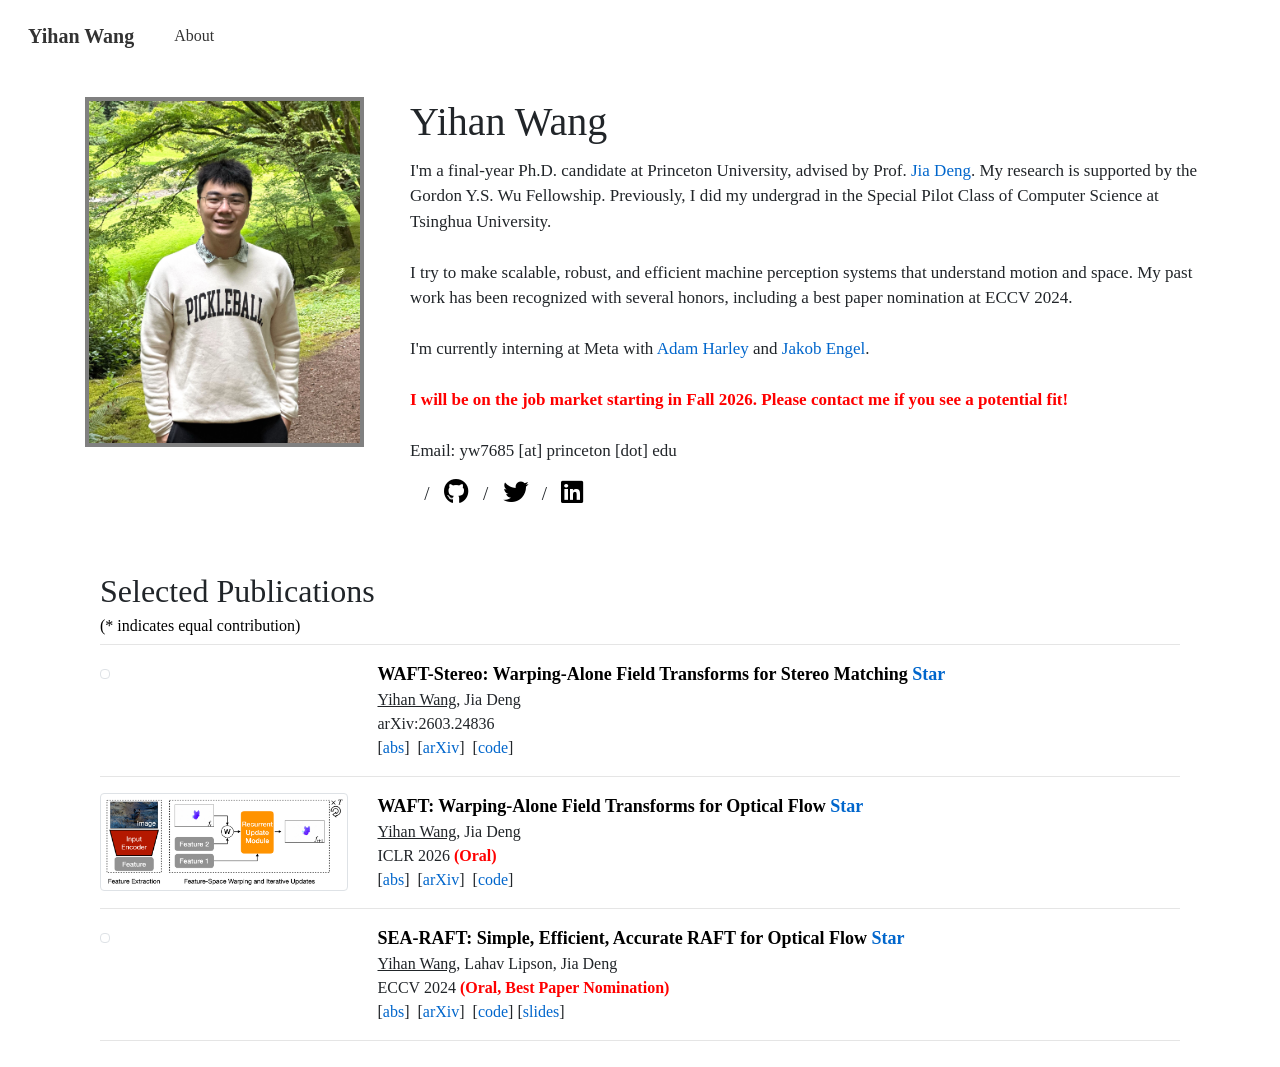
==== index.html @ 14cb9631 "update" ====
<!DOCTYPE html>
<html lang="en">

<head>
	<!-- Title -->
	<title>Yihan Wang's Homepage</title>

	<!-- Required meta tags -->
	<meta charset="utf-8">
	<meta name="viewport" content="width=device-width, initial-scale=1">

	<!-- Bootstrap core CSS -->
	<link rel="stylesheet" href="https://maxcdn.bootstrapcdn.com/bootstrap/4.0.0-beta/css/bootstrap.min.css" crossorigin="anonymous">
	<!-- https://fontawesome.com/cheatsheet -->
	<link rel="stylesheet" href="https://use.fontawesome.com/releases/v5.3.1/css/all.css" crossorigin="anonymous">
	<link rel="stylesheet" href="https://cdn.jsdelivr.net/gh/jpswalsh/academicons/css/academicons.min.css">
	<!-- <link rel="stylesheet" href="https://fonts.googleapis.com/css?family=Palatino"> -->
	<link rel="stylesheet" href="static/custom-navbar.css">
    <link rel="stylesheet" href="static/styles.css">
	<style>
        body {
            font-family: 'Palatino Linotype', 'Book Antiqua', Palatino, serif;
        }
    </style>

	<!-- Global site tag (gtag.js) - Google Analytics -->
	<script async src="https://www.googletagmanager.com/gtag/js?id=UA-131374046-3"></script>
	<script>
		window.dataLayer = window.dataLayer || [];
		function gtag(){dataLayer.push(arguments);}
		gtag('js', new Date());
		gtag('config', 'UA-131374046-3');
	</script>

	<!-- Randomly select profile pics -->
	<script src="./rand_pics.js" type="text/javascript"></script>

	<!-- Show more content -->
	<script type="text/javascript">
		function toggle_vis(id) {
	    	var e = document.getElementsByClassName(id);
			var showText = document.getElementById("showText");
			for (var i = 0; i < e.length; i++) {
		    	if (e[i].style.display == "none") {
		        	e[i].style.display = "inline";
	    			showText.innerHTML = "[Show selected]";
		    	} else {
		    		e[i].style.display = "none";
		    		showText.innerHTML = "[Show more]";
		    	}
		    }
	    }

		function display(id) {
            var currentDisplay = document.getElementById(id).style.display;
            if (currentDisplay == 'none') {
                document.getElementById(id).style.display = "inline-block";
            }
            else {
                document.getElementById(id).style.display = "none";
            }
        }
	</script>

	<!-- Github button icon -->
	<script async defer src="https://buttons.github.io/buttons.js"></script>

</head>


<body>
	<nav class="navbar" role="navigation">
        <div class="navbar-brand">
          <a class="navbar-item" href="/">
            <strong>Yihan Wang</strong>
          </a>
  
          <div class="navbar-burger" data-target="navbar-main">
            <span></span>
            <span></span>
            <span></span>
          </div>
        </div>
  
        <div class="navbar-menu" id="navbar-main">
            <div class="navbar-start">
                <!-- navbar items -->
                <a href="/" class="navbar-item">
                About
                </a>
            </div>
  
            <!-- <div class="navbar-end">
                <div class="navbar-item">
                    <a target="_blank" href="https://scholar.google.com/citations?user=rYc6BsYAAAAJ" class="button is-white">
                        <i class="ai ai-google-scholar ai-lg" aria-hidden="true"></i>
                    </a>
                    <a target="_blank" href="https://github.com/MemorySlices" class="button is-white">
                        <i class="fab fa-github fa-lg" aria-hidden="true"></i>
                    </a>
					<a target="_blank" href="https://twitter.com/yihanw_mems" class="button is-white">
                        <i class="fab fa-twitter fa-lg" aria-hidden="true"></i>
                    </a>
					<a target="_blank" href="https://www.linkedin.com/in/yihan-wang-524596212/" class="button is-white">
                        <i class="fab fa-linkedin fa-lg" aria-hidden="true"></i>
                    </a>
                </div>
            </div> -->
        </div>
    </nav>


	<div class="container" style="padding-bottom: 10px; font-size: 18px">
		<div class="row">
			<div class="col-md-3", style="padding-right: 0px; padding-top: 25px; font-size: 14px">
				<img class="img-responsive img-rounded" src="static/portrait.jpeg" alt="" style="max-height: 350px; width: auto; border:4px solid gray">
				<br>
				<i id="index-img-description"></i>
			</div>
			<div class="col-md-9", style="padding-left: 55px; padding-right: 0px; font-size: 17px">
				<br>
				<h1>Yihan Wang</h1>
				<p style="padding-top: 4px;">
					I'm a final-year Ph.D. candidate at Princeton University, advised by Prof. 
					<a target="_blank" href="https://www.cs.princeton.edu/~jiadeng/">Jia Deng</a>. 
					My research is supported by the Gordon Y.S. Wu Fellowship. 
					Previously, I did my undergrad in the Special Pilot Class of Computer Science at Tsinghua University.

					<br><br>

					I try to make scalable, robust, and efficient machine perception systems that understand motion and space.  
					My past work has been recognized with several honors, including a best paper nomination at ECCV 2024.

					<br><br>

						I'm currently interning at Meta with 
						<a target="_blank" href="https://adamharley.com/">Adam Harley</a> and <a target="_blank" href="https://jakobengel.github.io/">Jakob Engel</a>.

					<br><br>

					<span style="color: red; font-weight: bold;">I will be on the job market starting in Fall 2026. Please contact me if you see a potential fit!</span>

					<br><br>

					Email: yw7685 [at] princeton [dot] edu
				
					<div style="font-size: 19px;">
					<a target="_blank" href="https://scholar.google.com/citations?user=rYc6BsYAAAAJ"><font color="black"><i class="ai ai-google-scholar ai-lg"></i></font></a>&nbsp;&nbsp;&nbsp;/&nbsp;&nbsp;
					<!-- <a target="_blank" href="static/cv.pdf"><font color="black"><i class="ai ai-cv ai-lg"></i></font></a>&nbsp;&nbsp;&nbsp;/&nbsp;&nbsp; -->
					<a target="_blank" href="https://github.com/MemorySlices"><font color="black"><i class="fab fa-github fa-lg"></i></font></a>&nbsp;&nbsp;&nbsp;/&nbsp;&nbsp;
					<a target="_blank" href="https://twitter.com/yihanw_mems"><font color="black"><i class="fab fa-twitter fa-lg"></i></font></a>&nbsp;&nbsp;&nbsp;/&nbsp;&nbsp;
					<a target="_blank" href="https://www.linkedin.com/in/yihan-wang-524596212/"><font color="black"><i class="fab fa-linkedin fa-lg"></i></font></a>&nbsp;&nbsp;&nbsp;
				</div>
			</div>
		</div>

	<br><br>

	<!-- Publications -->
	<div class="container" style="font-size: 16px">
		<h2 id="Selected Publications" style="padding-top: 90px; margin-top: -80px; margin-bottom: 0.1em">Selected Publications </h2>
		<font style="font-size: 16px;" color="black">(* indicates equal contribution)</font>
		<hr style="margin-top:0.4em">
		<div class="row">
			<div class="col-md-3">
				<img class="img-thumbnail" src="static/WAFT-Stereo.png" alt="">
			</div>
			<div class="col-md-9">
				<font style="font-size: 18px;" color="black"><strong>WAFT-Stereo: Warping-Alone Field Transforms for Stereo Matching<!-- Place this tag where you want the button to render. -->
					<a class="github-button" href="https://github.com/princeton-vl/WAFT-Stereo" data-icon="octicon-star" data-size="large" data-show-count="true" aria-label="Star princeton-vl/WAFT on GitHub">Star</a></strong><br></font>
				<span><u>Yihan Wang</u></span>,
				<span>Jia Deng</span>
				<br> arXiv:2603.24836 </b><br>
				[<a href="javascript:void(0)" onclick="display('WAFT-Stereo-abs')">abs</a>]&nbsp;
				[<a target="_blank" href="https://arxiv.org/abs/2603.24836">arXiv</a>]&nbsp;
				[<a target="_blank" href="https://github.com/princeton-vl/WAFT-Stereo">code</a>]
				<br>
				<div id="WAFT-Stereo-abs" style="display:none">
					<p>
						We introduce WAFT-Stereo, a simple and effective warpingbased method for stereo matching. WAFT-Stereo demonstrates that cost volumes, a common design used in many leading methods, are not necessary for strong performance and can be replaced by warping with improved efficiency. WAFT-Stereo ranks first on ETH3D (BP-0.5), Middlebury (RMSE), and KITTI (all metrics), reducing the zero-shot error by 81% on ETH3D, while being 1.8-6.7x faster than competitive methods.
					</p>
				</div>
			</div>
		</div>

		<hr>

		<div class="row">
			<div class="col-md-3">
				<img class="img-thumbnail" src="static/WAFT.png" alt="">
			</div>
			<div class="col-md-9">
				<font style="font-size: 18px;" color="black"><strong>WAFT: Warping-Alone Field Transforms for Optical Flow<!-- Place this tag where you want the button to render. -->
					<a class="github-button" href="https://github.com/princeton-vl/WAFT" data-icon="octicon-star" data-size="large" data-show-count="true" aria-label="Star princeton-vl/WAFT on GitHub">Star</a></strong><br></font>
				<span><u>Yihan Wang</u></span>,
				<span>Jia Deng</span>
				<br> ICLR 2026 <b><font color="red">(Oral) </font></b><br>
				[<a href="javascript:void(0)" onclick="display('WAFT-abs')">abs</a>]&nbsp;
				[<a target="_blank" href="https://arxiv.org/abs/2506.21526">arXiv</a>]&nbsp;
				[<a target="_blank" href="https://github.com/princeton-vl/WAFT">code</a>]
				<br>
				<div id="WAFT-abs" style="display:none">
					<p>
						We introduce Warping-Alone Field Transforms (WAFT), a simple and effective method for optical flow. WAFT is similar to RAFT but replaces cost volume with high-resolution warping, achieving better accuracy with lower memory cost. This design challenges the conventional wisdom that constructing cost volumes is necessary for strong performance. WAFT is a simple and flexible meta-architecture with minimal inductive biases and reliance on custom designs. Compared with existing methods, WAFT ranks 1st on Spring and KITTI benchmarks, achieves the best zero-shot generalization on KITTI, while being up to 4.1x faster than methods with similar performance.
					</p>
				</div>
			</div>
		</div>

		<hr>

		<div class="row">
			<div class="col-md-3">
				<img class="img-thumbnail" src="static/SEA-RAFT.png" alt="">
			</div>
			<div class="col-md-9">
				<font style="font-size: 18px;" color="black"><strong>SEA-RAFT: Simple, Efficient, Accurate RAFT for Optical Flow<!-- Place this tag where you want the button to render. -->
					<a class="github-button" href="https://github.com/princeton-vl/SEA-RAFT" data-icon="octicon-star" data-size="large" data-show-count="true" aria-label="Star princeton-vl/SEA-RAFT on GitHub">Star</a></strong><br></font>
				<span><u>Yihan Wang</u></span>,
				<span>Lahav Lipson</span>,
				<span>Jia Deng</span>
				<br> ECCV 2024 <b><font color="red">(Oral, Best Paper Nomination) </font></b><br>
				[<a href="javascript:void(0)" onclick="display('SEA-RAFT-abs')">abs</a>]&nbsp;
				[<a target="_blank" href="https://arxiv.org/pdf/2405.14793">arXiv</a>]&nbsp;
				[<a target="_blank" href="https://github.com/princeton-vl/SEA-RAFT">code</a>]
				[<a target="_blank" href="https://docs.google.com/presentation/d/1xZn-NowHuPqfdLDAaQwKyzYvP4HzGmT7/edit?usp=drive_link&ouid=118125745783453356964&rtpof=true&sd=true">slides</a>]
				<br>
				<div id="SEA-RAFT-abs" style="display:none">
					<p>
						We introduce SEA-RAFT, a more simple, efficient, and accurate RAFT for optical flow. Compared with RAFT, SEA-RAFT is
						trained with a new loss (mixture of Laplace). It directly regresses an initial flow for faster convergence in iterative refinements and introduces rigid-motion pre-training to improve generalization. SEA-RAFT
						achieves state-of-the-art accuracy on the Spring benchmark with a 3.69
						endpoint-error (EPE) and a 0.36 1-pixel outlier rate (1px), representing
						22.9% and 17.8% error reduction from best published results. In addition, SEA-RAFT obtains the best cross-dataset generalization on KITTI
						and Spring. With its high efficiency, SEA-RAFT operates at least 2.3x
						faster than existing methods while maintaining competitive performance.
					</p>
				</div>
			</div>
		</div>

		<hr>

	<!-- Bootstrap core JavaScript -->
	<!-- Placed at the end of the document so the pages load faster -->
	<script src="https://code.jquery.com/jquery-3.2.1.slim.min.js" crossorigin="anonymous"></script>
	<script src="https://maxcdn.bootstrapcdn.com/bootstrap/4.0.0-beta/js/bootstrap.min.js" crossorigin="anonymous"></script>
	<script src="burger.js"></script>
</body>

</html>
---- static/custom-navbar.css ----
.navbar-link:not(.is-arrowless)::after {
  border: 3px solid transparent;
  border-radius: 2px;
  border-right: 0;
  border-top: 0;
  content: " ";
  display: block;
  height: 0.625em;
  margin-top: -0.4375em;
  pointer-events: none;
  position: absolute;
  top: 50%;
  transform: rotate(-45deg);
  transform-origin: center;
  width: 0.625em; }

/* Bulma Utilities */
@keyframes spinAround {
  from {
    transform: rotate(0deg); }
  to {
    transform: rotate(359deg); } }

.navbar-link:not(.is-arrowless)::after {
  border: 3px solid transparent;
  border-radius: 2px;
  border-right: 0;
  border-top: 0;
  content: " ";
  display: block;
  height: 0.625em;
  margin-top: -0.4375em;
  pointer-events: none;
  position: absolute;
  top: 50%;
  transform: rotate(-45deg);
  transform-origin: center;
  width: 0.625em; }

.navbar {
  min-height: 3.25rem;
  position: relative;
  z-index: 30; }
  .navbar.is-white {
    background-color: #fff;
    color: #0a0a0a; }
    .navbar.is-white .navbar-brand > .navbar-item,
    .navbar.is-white .navbar-brand .navbar-link {
      color: #0a0a0a; }
    .navbar.is-white .navbar-brand > a.navbar-item:focus, .navbar.is-white .navbar-brand > a.navbar-item:hover, .navbar.is-white .navbar-brand > a.navbar-item.is-active,
    .navbar.is-white .navbar-brand .navbar-link:focus,
    .navbar.is-white .navbar-brand .navbar-link:hover,
    .navbar.is-white .navbar-brand .navbar-link.is-active {
      background-color: #f2f2f2;
      color: #0a0a0a; }
    .navbar.is-white .navbar-brand .navbar-link::after {
      border-color: #0a0a0a; }
    .navbar.is-white .navbar-burger {
      color: #0a0a0a; }
    @media screen and (min-width: 1024px) {
      .navbar.is-white .navbar-start > .navbar-item,
      .navbar.is-white .navbar-start .navbar-link,
      .navbar.is-white .navbar-end > .navbar-item,
      .navbar.is-white .navbar-end .navbar-link {
        color: #0a0a0a; }
      .navbar.is-white .navbar-start > a.navbar-item:focus, .navbar.is-white .navbar-start > a.navbar-item:hover, .navbar.is-white .navbar-start > a.navbar-item.is-active,
      .navbar.is-white .navbar-start .navbar-link:focus,
      .navbar.is-white .navbar-start .navbar-link:hover,
      .navbar.is-white .navbar-start .navbar-link.is-active,
      .navbar.is-white .navbar-end > a.navbar-item:focus,
      .navbar.is-white .navbar-end > a.navbar-item:hover,
      .navbar.is-white .navbar-end > a.navbar-item.is-active,
      .navbar.is-white .navbar-end .navbar-link:focus,
      .navbar.is-white .navbar-end .navbar-link:hover,
      .navbar.is-white .navbar-end .navbar-link.is-active {
        background-color: #f2f2f2;
        color: #0a0a0a; }
      .navbar.is-white .navbar-start .navbar-link::after,
      .navbar.is-white .navbar-end .navbar-link::after {
        border-color: #0a0a0a; }
      .navbar.is-white .navbar-item.has-dropdown:focus .navbar-link,
      .navbar.is-white .navbar-item.has-dropdown:hover .navbar-link,
      .navbar.is-white .navbar-item.has-dropdown.is-active .navbar-link {
        background-color: #f2f2f2;
        color: #0a0a0a; }
      .navbar.is-white .navbar-dropdown a.navbar-item.is-active {
        background-color: #fff;
        color: #0a0a0a; } }
  .navbar.is-black {
    background-color: #0a0a0a;
    color: #fff; }
    .navbar.is-black .navbar-brand > .navbar-item,
    .navbar.is-black .navbar-brand .navbar-link {
      color: #fff; }
    .navbar.is-black .navbar-brand > a.navbar-item:focus, .navbar.is-black .navbar-brand > a.navbar-item:hover, .navbar.is-black .navbar-brand > a.navbar-item.is-active,
    .navbar.is-black .navbar-brand .navbar-link:focus,
    .navbar.is-black .navbar-brand .navbar-link:hover,
    .navbar.is-black .navbar-brand .navbar-link.is-active {
      background-color: black;
      color: #fff; }
    .navbar.is-black .navbar-brand .navbar-link::after {
      border-color: #fff; }
    .navbar.is-black .navbar-burger {
      color: #fff; }
    @media screen and (min-width: 1024px) {
      .navbar.is-black .navbar-start > .navbar-item,
      .navbar.is-black .navbar-start .navbar-link,
      .navbar.is-black .navbar-end > .navbar-item,
      .navbar.is-black .navbar-end .navbar-link {
        color: #fff; }
      .navbar.is-black .navbar-start > a.navbar-item:focus, .navbar.is-black .navbar-start > a.navbar-item:hover, .navbar.is-black .navbar-start > a.navbar-item.is-active,
      .navbar.is-black .navbar-start .navbar-link:focus,
      .navbar.is-black .navbar-start .navbar-link:hover,
      .navbar.is-black .navbar-start .navbar-link.is-active,
      .navbar.is-black .navbar-end > a.navbar-item:focus,
      .navbar.is-black .navbar-end > a.navbar-item:hover,
      .navbar.is-black .navbar-end > a.navbar-item.is-active,
      .navbar.is-black .navbar-end .navbar-link:focus,
      .navbar.is-black .navbar-end .navbar-link:hover,
      .navbar.is-black .navbar-end .navbar-link.is-active {
        background-color: black;
        color: #fff; }
      .navbar.is-black .navbar-start .navbar-link::after,
      .navbar.is-black .navbar-end .navbar-link::after {
        border-color: #fff; }
      .navbar.is-black .navbar-item.has-dropdown:focus .navbar-link,
      .navbar.is-black .navbar-item.has-dropdown:hover .navbar-link,
      .navbar.is-black .navbar-item.has-dropdown.is-active .navbar-link {
        background-color: black;
        color: #fff; }
      .navbar.is-black .navbar-dropdown a.navbar-item.is-active {
        background-color: #0a0a0a;
        color: #fff; } }
  .navbar.is-light {
    background-color: #f5f5f5;
    color: rgba(0, 0, 0, 0.7); }
    .navbar.is-light .navbar-brand > .navbar-item,
    .navbar.is-light .navbar-brand .navbar-link {
      color: rgba(0, 0, 0, 0.7); }
    .navbar.is-light .navbar-brand > a.navbar-item:focus, .navbar.is-light .navbar-brand > a.navbar-item:hover, .navbar.is-light .navbar-brand > a.navbar-item.is-active,
    .navbar.is-light .navbar-brand .navbar-link:focus,
    .navbar.is-light .navbar-brand .navbar-link:hover,
    .navbar.is-light .navbar-brand .navbar-link.is-active {
      background-color: #e8e8e8;
      color: rgba(0, 0, 0, 0.7); }
    .navbar.is-light .navbar-brand .navbar-link::after {
      border-color: rgba(0, 0, 0, 0.7); }
    .navbar.is-light .navbar-burger {
      color: rgba(0, 0, 0, 0.7); }
    @media screen and (min-width: 1024px) {
      .navbar.is-light .navbar-start > .navbar-item,
      .navbar.is-light .navbar-start .navbar-link,
      .navbar.is-light .navbar-end > .navbar-item,
      .navbar.is-light .navbar-end .navbar-link {
        color: rgba(0, 0, 0, 0.7); }
      .navbar.is-light .navbar-start > a.navbar-item:focus, .navbar.is-light .navbar-start > a.navbar-item:hover, .navbar.is-light .navbar-start > a.navbar-item.is-active,
      .navbar.is-light .navbar-start .navbar-link:focus,
      .navbar.is-light .navbar-start .navbar-link:hover,
      .navbar.is-light .navbar-start .navbar-link.is-active,
      .navbar.is-light .navbar-end > a.navbar-item:focus,
      .navbar.is-light .navbar-end > a.navbar-item:hover,
      .navbar.is-light .navbar-end > a.navbar-item.is-active,
      .navbar.is-light .navbar-end .navbar-link:focus,
      .navbar.is-light .navbar-end .navbar-link:hover,
      .navbar.is-light .navbar-end .navbar-link.is-active {
        background-color: #e8e8e8;
        color: rgba(0, 0, 0, 0.7); }
      .navbar.is-light .navbar-start .navbar-link::after,
      .navbar.is-light .navbar-end .navbar-link::after {
        border-color: rgba(0, 0, 0, 0.7); }
      .navbar.is-light .navbar-item.has-dropdown:focus .navbar-link,
      .navbar.is-light .navbar-item.has-dropdown:hover .navbar-link,
      .navbar.is-light .navbar-item.has-dropdown.is-active .navbar-link {
        background-color: #e8e8e8;
        color: rgba(0, 0, 0, 0.7); }
      .navbar.is-light .navbar-dropdown a.navbar-item.is-active {
        background-color: #f5f5f5;
        color: rgba(0, 0, 0, 0.7); } }
  .navbar.is-dark {
    background-color: #4a4a4a;
    color: #fff; }
    .navbar.is-dark .navbar-brand > .navbar-item,
    .navbar.is-dark .navbar-brand .navbar-link {
      color: #fff; }
    .navbar.is-dark .navbar-brand > a.navbar-item:focus, .navbar.is-dark .navbar-brand > a.navbar-item:hover, .navbar.is-dark .navbar-brand > a.navbar-item.is-active,
    .navbar.is-dark .navbar-brand .navbar-link:focus,
    .navbar.is-dark .navbar-brand .navbar-link:hover,
    .navbar.is-dark .navbar-brand .navbar-link.is-active {
      background-color: #3d3d3d;
      color: #fff; }
    .navbar.is-dark .navbar-brand .navbar-link::after {
      border-color: #fff; }
    .navbar.is-dark .navbar-burger {
      color: #fff; }
    @media screen and (min-width: 1024px) {
      .navbar.is-dark .navbar-start > .navbar-item,
      .navbar.is-dark .navbar-start .navbar-link,
      .navbar.is-dark .navbar-end > .navbar-item,
      .navbar.is-dark .navbar-end .navbar-link {
        color: #fff; }
      .navbar.is-dark .navbar-start > a.navbar-item:focus, .navbar.is-dark .navbar-start > a.navbar-item:hover, .navbar.is-dark .navbar-start > a.navbar-item.is-active,
      .navbar.is-dark .navbar-start .navbar-link:focus,
      .navbar.is-dark .navbar-start .navbar-link:hover,
      .navbar.is-dark .navbar-start .navbar-link.is-active,
      .navbar.is-dark .navbar-end > a.navbar-item:focus,
      .navbar.is-dark .navbar-end > a.navbar-item:hover,
      .navbar.is-dark .navbar-end > a.navbar-item.is-active,
      .navbar.is-dark .navbar-end .navbar-link:focus,
      .navbar.is-dark .navbar-end .navbar-link:hover,
      .navbar.is-dark .navbar-end .navbar-link.is-active {
        background-color: #3d3d3d;
        color: #fff; }
      .navbar.is-dark .navbar-start .navbar-link::after,
      .navbar.is-dark .navbar-end .navbar-link::after {
        border-color: #fff; }
      .navbar.is-dark .navbar-item.has-dropdown:focus .navbar-link,
      .navbar.is-dark .navbar-item.has-dropdown:hover .navbar-link,
      .navbar.is-dark .navbar-item.has-dropdown.is-active .navbar-link {
        background-color: #3d3d3d;
        color: #fff; }
      .navbar.is-dark .navbar-dropdown a.navbar-item.is-active {
        background-color: #4a4a4a;
        color: #fff; } }
  .navbar.is-primary {
    /* background-color: #00d1b2; */
    color: #fff; }
    .navbar.is-primary .navbar-brand > .navbar-item,
    .navbar.is-primary .navbar-brand .navbar-link {
      color: #fff; }
    .navbar.is-primary .navbar-brand > a.navbar-item:focus, .navbar.is-primary .navbar-brand > a.navbar-item:hover, .navbar.is-primary .navbar-brand > a.navbar-item.is-active,
    .navbar.is-primary .navbar-brand .navbar-link:focus,
    .navbar.is-primary .navbar-brand .navbar-link:hover,
    .navbar.is-primary .navbar-brand .navbar-link.is-active {
      /* background-color: #00b89c; */
      color: #fff; }
    .navbar.is-primary .navbar-brand .navbar-link::after {
      border-color: #fff; }
    .navbar.is-primary .navbar-burger {
      color: #fff; }
    @media screen and (min-width: 1024px) {
      .navbar.is-primary .navbar-start > .navbar-item,
      .navbar.is-primary .navbar-start .navbar-link,
      .navbar.is-primary .navbar-end > .navbar-item,
      .navbar.is-primary .navbar-end .navbar-link {
        color: #fff; }
      .navbar.is-primary .navbar-start > a.navbar-item:focus, .navbar.is-primary .navbar-start > a.navbar-item:hover, .navbar.is-primary .navbar-start > a.navbar-item.is-active,
      .navbar.is-primary .navbar-start .navbar-link:focus,
      .navbar.is-primary .navbar-start .navbar-link:hover,
      .navbar.is-primary .navbar-start .navbar-link.is-active,
      .navbar.is-primary .navbar-end > a.navbar-item:focus,
      .navbar.is-primary .navbar-end > a.navbar-item:hover,
      .navbar.is-primary .navbar-end > a.navbar-item.is-active,
      .navbar.is-primary .navbar-end .navbar-link:focus,
      .navbar.is-primary .navbar-end .navbar-link:hover,
      .navbar.is-primary .navbar-end .navbar-link.is-active {
        /* background-color: #00b89c; */
        color: #fff; }
      .navbar.is-primary .navbar-start .navbar-link::after,
      .navbar.is-primary .navbar-end .navbar-link::after {
        border-color: #fff; }
      .navbar.is-primary .navbar-item.has-dropdown:focus .navbar-link,
      .navbar.is-primary .navbar-item.has-dropdown:hover .navbar-link,
      .navbar.is-primary .navbar-item.has-dropdown.is-active .navbar-link {
        /* background-color: #00b89c; */
        color: #fff; }
      .navbar.is-primary .navbar-dropdown a.navbar-item.is-active {
        /* background-color: #00d1b2; */
        color: #fff; } }
  .navbar.is-link {
    background-color: #3273dc;
    color: #fff; }
    .navbar.is-link .navbar-brand > .navbar-item,
    .navbar.is-link .navbar-brand .navbar-link {
      color: #fff; }
    .navbar.is-link .navbar-brand > a.navbar-item:focus, .navbar.is-link .navbar-brand > a.navbar-item:hover, .navbar.is-link .navbar-brand > a.navbar-item.is-active,
    .navbar.is-link .navbar-brand .navbar-link:focus,
    .navbar.is-link .navbar-brand .navbar-link:hover,
    .navbar.is-link .navbar-brand .navbar-link.is-active {
      background-color: #2466d1;
      color: #fff; }
    .navbar.is-link .navbar-brand .navbar-link::after {
      border-color: #fff; }
    .navbar.is-link .navbar-burger {
      color: #fff; }
    @media screen and (min-width: 1024px) {
      .navbar.is-link .navbar-start > .navbar-item,
      .navbar.is-link .navbar-start .navbar-link,
      .navbar.is-link .navbar-end > .navbar-item,
      .navbar.is-link .navbar-end .navbar-link {
        color: #fff; }
      .navbar.is-link .navbar-start > a.navbar-item:focus, .navbar.is-link .navbar-start > a.navbar-item:hover, .navbar.is-link .navbar-start > a.navbar-item.is-active,
      .navbar.is-link .navbar-start .navbar-link:focus,
      .navbar.is-link .navbar-start .navbar-link:hover,
      .navbar.is-link .navbar-start .navbar-link.is-active,
      .navbar.is-link .navbar-end > a.navbar-item:focus,
      .navbar.is-link .navbar-end > a.navbar-item:hover,
      .navbar.is-link .navbar-end > a.navbar-item.is-active,
      .navbar.is-link .navbar-end .navbar-link:focus,
      .navbar.is-link .navbar-end .navbar-link:hover,
      .navbar.is-link .navbar-end .navbar-link.is-active {
        background-color: #2466d1;
        color: #fff; }
      .navbar.is-link .navbar-start .navbar-link::after,
      .navbar.is-link .navbar-end .navbar-link::after {
        border-color: #fff; }
      .navbar.is-link .navbar-item.has-dropdown:focus .navbar-link,
      .navbar.is-link .navbar-item.has-dropdown:hover .navbar-link,
      .navbar.is-link .navbar-item.has-dropdown.is-active .navbar-link {
        background-color: #2466d1;
        color: #fff; }
      .navbar.is-link .navbar-dropdown a.navbar-item.is-active {
        background-color: #3273dc;
        color: #fff; } }
  .navbar.is-info {
    background-color: #209cee;
    color: #fff; }
    .navbar.is-info .navbar-brand > .navbar-item,
    .navbar.is-info .navbar-brand .navbar-link {
      color: #fff; }
    .navbar.is-info .navbar-brand > a.navbar-item:focus, .navbar.is-info .navbar-brand > a.navbar-item:hover, .navbar.is-info .navbar-brand > a.navbar-item.is-active,
    .navbar.is-info .navbar-brand .navbar-link:focus,
    .navbar.is-info .navbar-brand .navbar-link:hover,
    .navbar.is-info .navbar-brand .navbar-link.is-active {
      background-color: #1190e3;
      color: #fff; }
    .navbar.is-info .navbar-brand .navbar-link::after {
      border-color: #fff; }
    .navbar.is-info .navbar-burger {
      color: #fff; }
    @media screen and (min-width: 1024px) {
      .navbar.is-info .navbar-start > .navbar-item,
      .navbar.is-info .navbar-start .navbar-link,
      .navbar.is-info .navbar-end > .navbar-item,
      .navbar.is-info .navbar-end .navbar-link {
        color: #fff; }
      .navbar.is-info .navbar-start > a.navbar-item:focus, .navbar.is-info .navbar-start > a.navbar-item:hover, .navbar.is-info .navbar-start > a.navbar-item.is-active,
      .navbar.is-info .navbar-start .navbar-link:focus,
      .navbar.is-info .navbar-start .navbar-link:hover,
      .navbar.is-info .navbar-start .navbar-link.is-active,
      .navbar.is-info .navbar-end > a.navbar-item:focus,
      .navbar.is-info .navbar-end > a.navbar-item:hover,
      .navbar.is-info .navbar-end > a.navbar-item.is-active,
      .navbar.is-info .navbar-end .navbar-link:focus,
      .navbar.is-info .navbar-end .navbar-link:hover,
      .navbar.is-info .navbar-end .navbar-link.is-active {
        background-color: #1190e3;
        color: #fff; }
      .navbar.is-info .navbar-start .navbar-link::after,
      .navbar.is-info .navbar-end .navbar-link::after {
        border-color: #fff; }
      .navbar.is-info .navbar-item.has-dropdown:focus .navbar-link,
      .navbar.is-info .navbar-item.has-dropdown:hover .navbar-link,
      .navbar.is-info .navbar-item.has-dropdown.is-active .navbar-link {
        background-color: #1190e3;
        color: #fff; }
      .navbar.is-info .navbar-dropdown a.navbar-item.is-active {
        background-color: #209cee;
        color: #fff; } }
  .navbar.is-success {
    background-color: #23d160;
    color: #fff; }
    .navbar.is-success .navbar-brand > .navbar-item,
    .navbar.is-success .navbar-brand .navbar-link {
      color: #fff; }
    .navbar.is-success .navbar-brand > a.navbar-item:focus, .navbar.is-success .navbar-brand > a.navbar-item:hover, .navbar.is-success .navbar-brand > a.navbar-item.is-active,
    .navbar.is-success .navbar-brand .navbar-link:focus,
    .navbar.is-success .navbar-brand .navbar-link:hover,
    .navbar.is-success .navbar-brand .navbar-link.is-active {
      background-color: #1fbb56;
      color: #fff; }
    .navbar.is-success .navbar-brand .navbar-link::after {
      border-color: #fff; }
    .navbar.is-success .navbar-burger {
      color: #fff; }
    @media screen and (min-width: 1024px) {
      .navbar.is-success .navbar-start > .navbar-item,
      .navbar.is-success .navbar-start .navbar-link,
      .navbar.is-success .navbar-end > .navbar-item,
      .navbar.is-success .navbar-end .navbar-link {
        color: #fff; }
      .navbar.is-success .navbar-start > a.navbar-item:focus, .navbar.is-success .navbar-start > a.navbar-item:hover, .navbar.is-success .navbar-start > a.navbar-item.is-active,
      .navbar.is-success .navbar-start .navbar-link:focus,
      .navbar.is-success .navbar-start .navbar-link:hover,
      .navbar.is-success .navbar-start .navbar-link.is-active,
      .navbar.is-success .navbar-end > a.navbar-item:focus,
      .navbar.is-success .navbar-end > a.navbar-item:hover,
      .navbar.is-success .navbar-end > a.navbar-item.is-active,
      .navbar.is-success .navbar-end .navbar-link:focus,
      .navbar.is-success .navbar-end .navbar-link:hover,
      .navbar.is-success .navbar-end .navbar-link.is-active {
        background-color: #1fbb56;
        color: #fff; }
      .navbar.is-success .navbar-start .navbar-link::after,
      .navbar.is-success .navbar-end .navbar-link::after {
        border-color: #fff; }
      .navbar.is-success .navbar-item.has-dropdown:focus .navbar-link,
      .navbar.is-success .navbar-item.has-dropdown:hover .navbar-link,
      .navbar.is-success .navbar-item.has-dropdown.is-active .navbar-link {
        background-color: #1fbb56;
        color: #fff; }
      .navbar.is-success .navbar-dropdown a.navbar-item.is-active {
        background-color: #23d160;
        color: #fff; } }
  .navbar.is-warning {
    background-color: #ffdd57;
    color: rgba(0, 0, 0, 0.7); }
    .navbar.is-warning .navbar-brand > .navbar-item,
    .navbar.is-warning .navbar-brand .navbar-link {
      color: rgba(0, 0, 0, 0.7); }
    .navbar.is-warning .navbar-brand > a.navbar-item:focus, .navbar.is-warning .navbar-brand > a.navbar-item:hover, .navbar.is-warning .navbar-brand > a.navbar-item.is-active,
    .navbar.is-warning .navbar-brand .navbar-link:focus,
    .navbar.is-warning .navbar-brand .navbar-link:hover,
    .navbar.is-warning .navbar-brand .navbar-link.is-active {
      background-color: #ffd83e;
      color: rgba(0, 0, 0, 0.7); }
    .navbar.is-warning .navbar-brand .navbar-link::after {
      border-color: rgba(0, 0, 0, 0.7); }
    .navbar.is-warning .navbar-burger {
      color: rgba(0, 0, 0, 0.7); }
    @media screen and (min-width: 1024px) {
      .navbar.is-warning .navbar-start > .navbar-item,
      .navbar.is-warning .navbar-start .navbar-link,
      .navbar.is-warning .navbar-end > .navbar-item,
      .navbar.is-warning .navbar-end .navbar-link {
        color: rgba(0, 0, 0, 0.7); }
      .navbar.is-warning .navbar-start > a.navbar-item:focus, .navbar.is-warning .navbar-start > a.navbar-item:hover, .navbar.is-warning .navbar-start > a.navbar-item.is-active,
      .navbar.is-warning .navbar-start .navbar-link:focus,
      .navbar.is-warning .navbar-start .navbar-link:hover,
      .navbar.is-warning .navbar-start .navbar-link.is-active,
      .navbar.is-warning .navbar-end > a.navbar-item:focus,
      .navbar.is-warning .navbar-end > a.navbar-item:hover,
      .navbar.is-warning .navbar-end > a.navbar-item.is-active,
      .navbar.is-warning .navbar-end .navbar-link:focus,
      .navbar.is-warning .navbar-end .navbar-link:hover,
      .navbar.is-warning .navbar-end .navbar-link.is-active {
        background-color: #ffd83e;
        color: rgba(0, 0, 0, 0.7); }
      .navbar.is-warning .navbar-start .navbar-link::after,
      .navbar.is-warning .navbar-end .navbar-link::after {
        border-color: rgba(0, 0, 0, 0.7); }
      .navbar.is-warning .navbar-item.has-dropdown:focus .navbar-link,
      .navbar.is-warning .navbar-item.has-dropdown:hover .navbar-link,
      .navbar.is-warning .navbar-item.has-dropdown.is-active .navbar-link {
        background-color: #ffd83e;
        color: rgba(0, 0, 0, 0.7); }
      .navbar.is-warning .navbar-dropdown a.navbar-item.is-active {
        background-color: #ffdd57;
        color: rgba(0, 0, 0, 0.7); } }
  .navbar.is-danger {
    background-color: #ff3860;
    color: #fff; }
    .navbar.is-danger .navbar-brand > .navbar-item,
    .navbar.is-danger .navbar-brand .navbar-link {
      color: #fff; }
    .navbar.is-danger .navbar-brand > a.navbar-item:focus, .navbar.is-danger .navbar-brand > a.navbar-item:hover, .navbar.is-danger .navbar-brand > a.navbar-item.is-active,
    .navbar.is-danger .navbar-brand .navbar-link:focus,
    .navbar.is-danger .navbar-brand .navbar-link:hover,
    .navbar.is-danger .navbar-brand .navbar-link.is-active {
      background-color: #ff1f4c;
      color: #fff; }
    .navbar.is-danger .navbar-brand .navbar-link::after {
      border-color: #fff; }
    .navbar.is-danger .navbar-burger {
      color: #fff; }
    @media screen and (min-width: 1024px) {
      .navbar.is-danger .navbar-start > .navbar-item,
      .navbar.is-danger .navbar-start .navbar-link,
      .navbar.is-danger .navbar-end > .navbar-item,
      .navbar.is-danger .navbar-end .navbar-link {
        color: #fff; }
      .navbar.is-danger .navbar-start > a.navbar-item:focus, .navbar.is-danger .navbar-start > a.navbar-item:hover, .navbar.is-danger .navbar-start > a.navbar-item.is-active,
      .navbar.is-danger .navbar-start .navbar-link:focus,
      .navbar.is-danger .navbar-start .navbar-link:hover,
      .navbar.is-danger .navbar-start .navbar-link.is-active,
      .navbar.is-danger .navbar-end > a.navbar-item:focus,
      .navbar.is-danger .navbar-end > a.navbar-item:hover,
      .navbar.is-danger .navbar-end > a.navbar-item.is-active,
      .navbar.is-danger .navbar-end .navbar-link:focus,
      .navbar.is-danger .navbar-end .navbar-link:hover,
      .navbar.is-danger .navbar-end .navbar-link.is-active {
        background-color: #ff1f4c;
        color: #fff; }
      .navbar.is-danger .navbar-start .navbar-link::after,
      .navbar.is-danger .navbar-end .navbar-link::after {
        border-color: #fff; }
      .navbar.is-danger .navbar-item.has-dropdown:focus .navbar-link,
      .navbar.is-danger .navbar-item.has-dropdown:hover .navbar-link,
      .navbar.is-danger .navbar-item.has-dropdown.is-active .navbar-link {
        background-color: #ff1f4c;
        color: #fff; }
      .navbar.is-danger .navbar-dropdown a.navbar-item.is-active {
        background-color: #ff3860;
        color: #fff; } }
  .navbar > .container {
    align-items: stretch;
    display: flex;
    min-height: 3.25rem;
    width: 100%; }
  .navbar.has-shadow {
    box-shadow: 0 2px 0 0 whitesmoke; }
  .navbar.is-fixed-bottom, .navbar.is-fixed-top {
    left: 0;
    position: fixed;
    right: 0;
    z-index: 30; }
  .navbar.is-fixed-bottom {
    bottom: 0; }
    .navbar.is-fixed-bottom.has-shadow {
      box-shadow: 0 -2px 0 0 whitesmoke; }
  .navbar.is-fixed-top {
    top: 0; }

html.has-navbar-fixed-top,
body.has-navbar-fixed-top {
  padding-top: 3.25rem; }

html.has-navbar-fixed-bottom,
body.has-navbar-fixed-bottom {
  padding-bottom: 3.25rem; }

.navbar-brand,
.navbar-tabs {
  align-items: stretch;
  display: flex;
  flex-shrink: 0;
  min-height: 3.25rem; }

.navbar-brand a.navbar-item:focus, .navbar-brand a.navbar-item:hover {
  background-color: transparent; }

.navbar-tabs {
  -webkit-overflow-scrolling: touch;
  max-width: 100vw;
  overflow-x: auto;
  overflow-y: hidden; }

.navbar-burger {
  color: #4a4a4a;
  cursor: pointer;
  display: block;
  height: 3.25rem;
  position: relative;
  width: 3.25rem;
  margin-left: auto; }
  .navbar-burger span {
    background-color: currentColor;
    display: block;
    height: 1px;
    left: calc(50% - 8px);
    position: absolute;
    transform-origin: center;
    transition-duration: 86ms;
    transition-property: background-color, opacity, transform;
    transition-timing-function: ease-out;
    width: 16px; }
    .navbar-burger span:nth-child(1) {
      top: calc(50% - 6px); }
    .navbar-burger span:nth-child(2) {
      top: calc(50% - 1px); }
    .navbar-burger span:nth-child(3) {
      top: calc(50% + 4px); }
  .navbar-burger:hover {
    background-color: rgba(0, 0, 0, 0.05); }
  .navbar-burger.is-active span:nth-child(1) {
    transform: translateY(5px) rotate(45deg); }
  .navbar-burger.is-active span:nth-child(2) {
    opacity: 0; }
  .navbar-burger.is-active span:nth-child(3) {
    transform: translateY(-5px) rotate(-45deg); }

.navbar-menu {
  display: none; }

.navbar-item,
.navbar-link {
  color: #4a4a4a;
  display: block;
  line-height: 1.5;
  padding: 0.5rem 0.75rem;
  position: relative; }
  .navbar-item .icon:only-child,
  .navbar-link .icon:only-child {
    margin-left: -0.25rem;
    margin-right: -0.25rem; }

a.navbar-item,
.navbar-link {
  cursor: pointer; }
  a.navbar-item:focus, a.navbar-item:focus-within, a.navbar-item:hover, a.navbar-item.is-active,
  .navbar-link:focus,
  .navbar-link:focus-within,
  .navbar-link:hover,
  .navbar-link.is-active {
    background-color: #fafafa;
    color: #3273dc; }

.navbar-item {
  flex-grow: 0;
  flex-shrink: 0; }
  .navbar-item img {
    max-height: 1.75rem; }
  .navbar-item.has-dropdown {
    padding: 0; }
  .navbar-item.is-expanded {
    flex-grow: 1;
    flex-shrink: 1; }
  .navbar-item.is-tab {
    border-bottom: 1px solid transparent;
    min-height: 3.25rem;
    padding-bottom: calc(0.5rem - 1px); }
    .navbar-item.is-tab:focus, .navbar-item.is-tab:hover {
      background-color: transparent;
      border-bottom-color: #3273dc; }
    .navbar-item.is-tab.is-active {
      background-color: transparent;
      border-bottom-color: #3273dc;
      border-bottom-style: solid;
      border-bottom-width: 3px;
      color: #3273dc;
      padding-bottom: calc(0.5rem - 3px); }

.navbar-content {
  flex-grow: 1;
  flex-shrink: 1; }

.navbar-link:not(.is-arrowless) {
  padding-right: 2.5em; }
  .navbar-link:not(.is-arrowless)::after {
    border-color: #3273dc;
    margin-top: -0.375em;
    right: 1.125em; }

.navbar-dropdown {
  font-size: 0.875rem;
  padding-bottom: 0.5rem;
  padding-top: 0.5rem; }
  .navbar-dropdown .navbar-item {
    padding-left: 1.5rem;
    padding-right: 1.5rem; }

.navbar-divider {
  background-color: whitesmoke;
  border: none;
  display: none;
  height: 2px;
  margin: 0.5rem 0; }

@media screen and (max-width: 1023px) {
  .navbar > .container {
    display: block; }
  .navbar-brand .navbar-item,
  .navbar-tabs .navbar-item {
    align-items: center;
    display: flex; }
  .navbar-link::after {
    display: none; }
  .navbar-menu {
    /* background-color: #00d1b2; */
    box-shadow: 0 8px 16px rgba(255, 255, 255, 0.1);
    padding: 0.5rem 0; }
    .navbar-menu.is-active {
      display: block; }
  .navbar.is-fixed-bottom-touch, .navbar.is-fixed-top-touch {
    left: 0;
    position: fixed;
    right: 0;
    z-index: 30; }
  .navbar.is-fixed-bottom-touch {
    bottom: 0; }
    .navbar.is-fixed-bottom-touch.has-shadow {
      box-shadow: 0 -2px 3px rgba(255, 255, 255, 0.1); }
  .navbar.is-fixed-top-touch {
    top: 0; }
  .navbar.is-fixed-top .navbar-menu, .navbar.is-fixed-top-touch .navbar-menu {
    -webkit-overflow-scrolling: touch;
    max-height: calc(100vh - 3.25rem);
    overflow: auto; }
  html.has-navbar-fixed-top-touch,
  body.has-navbar-fixed-top-touch {
    padding-top: 3.25rem; }
  html.has-navbar-fixed-bottom-touch,
  body.has-navbar-fixed-bottom-touch {
    padding-bottom: 3.25rem; } }

@media screen and (min-width: 1024px) {
  .navbar,
  .navbar-menu,
  .navbar-start,
  .navbar-end {
    align-items: stretch;
    display: flex; }
  .navbar {
    min-height: 3.25rem; }
    .navbar.is-spaced {
      padding: 1rem 2rem; }
      .navbar.is-spaced .navbar-start,
      .navbar.is-spaced .navbar-end {
        align-items: center; }
      .navbar.is-spaced a.navbar-item,
      .navbar.is-spaced .navbar-link {
        border-radius: 4px; }
    .navbar.is-transparent a.navbar-item:focus, .navbar.is-transparent a.navbar-item:hover, .navbar.is-transparent a.navbar-item.is-active,
    .navbar.is-transparent .navbar-link:focus,
    .navbar.is-transparent .navbar-link:hover,
    .navbar.is-transparent .navbar-link.is-active {
      background-color: transparent !important; }
    .navbar.is-transparent .navbar-item.has-dropdown.is-active .navbar-link, .navbar.is-transparent .navbar-item.has-dropdown.is-hoverable:focus .navbar-link, .navbar.is-transparent .navbar-item.has-dropdown.is-hoverable:focus-within .navbar-link, .navbar.is-transparent .navbar-item.has-dropdown.is-hoverable:hover .navbar-link {
      background-color: transparent !important; }
    .navbar.is-transparent .navbar-dropdown a.navbar-item:focus, .navbar.is-transparent .navbar-dropdown a.navbar-item:hover {
      background-color: whitesmoke;
      color: #fff; }
    .navbar.is-transparent .navbar-dropdown a.navbar-item.is-active {
      background-color: whitesmoke;
      color: #3273dc; }
  .navbar-burger {
    display: none; }
  .navbar-item,
  .navbar-link {
    align-items: center;
    display: flex; }
  .navbar-item.has-dropdown {
    align-items: stretch; }
  .navbar-item.has-dropdown-up .navbar-link::after {
    transform: rotate(135deg) translate(0.25em, -0.25em); }
  .navbar-item.has-dropdown-up .navbar-dropdown {
    border-bottom: 2px solid #dbdbdb;
    border-radius: 6px 6px 0 0;
    border-top: none;
    bottom: 100%;
    box-shadow: 0 -8px 8px rgba(255, 255, 255, 0.1);
    top: auto; }
  .navbar-item.is-active .navbar-dropdown, .navbar-item.is-hoverable:focus .navbar-dropdown, .navbar-item.is-hoverable:focus-within .navbar-dropdown, .navbar-item.is-hoverable:hover .navbar-dropdown {
    display: block; }
    .navbar.is-spaced .navbar-item.is-active .navbar-dropdown, .navbar-item.is-active .navbar-dropdown.is-boxed, .navbar.is-spaced .navbar-item.is-hoverable:focus .navbar-dropdown, .navbar-item.is-hoverable:focus .navbar-dropdown.is-boxed, .navbar.is-spaced .navbar-item.is-hoverable:focus-within .navbar-dropdown, .navbar-item.is-hoverable:focus-within .navbar-dropdown.is-boxed, .navbar.is-spaced .navbar-item.is-hoverable:hover .navbar-dropdown, .navbar-item.is-hoverable:hover .navbar-dropdown.is-boxed {
      opacity: 1;
      pointer-events: auto;
      transform: translateY(0); }
  .navbar-menu {
    flex-grow: 1;
    flex-shrink: 0; }
  .navbar-start {
    justify-content: flex-start;
    margin-right: auto; }
  .navbar-end {
    justify-content: flex-end;
    margin-left: auto; }
  .navbar-dropdown {
    /* background-color: #00d1b2; */
    border-bottom-left-radius: 6px;
    border-bottom-right-radius: 6px;
    border-top: 2px solid #dbdbdb;
    box-shadow: 0 8px 8px rgba(255, 255, 255, 0.1);
    display: none;
    font-size: 0.875rem;
    left: 0;
    min-width: 100%;
    position: absolute;
    top: 100%;
    z-index: 20; }
    .navbar-dropdown .navbar-item {
      padding: 0.375rem 1rem;
      white-space: nowrap; }
    .navbar-dropdown a.navbar-item {
      padding-right: 3rem; }
      .navbar-dropdown a.navbar-item:focus, .navbar-dropdown a.navbar-item:hover {
        background-color: whitesmoke;
        color: #fff; }
      .navbar-dropdown a.navbar-item.is-active {
        background-color: whitesmoke;
        color: #3273dc; }
    .navbar.is-spaced .navbar-dropdown, .navbar-dropdown.is-boxed {
      border-radius: 6px;
      border-top: none;
      box-shadow: 0 8px 8px rgba(255, 255, 255, 0.1), 0 0 0 1px rgba(255, 255, 255, 0.1);
      display: block;
      opacity: 0;
      pointer-events: none;
      top: calc(100% + (-4px));
      transform: translateY(-5px);
      transition-duration: 86ms;
      transition-property: opacity, transform; }
    .navbar-dropdown.is-right {
      left: auto;
      right: 0; }
  .navbar-divider {
    display: block; }
  .navbar > .container .navbar-brand,
  .container > .navbar .navbar-brand {
    margin-left: -0.75rem; }
  .navbar > .container .navbar-menu,
  .container > .navbar .navbar-menu {
    margin-right: -0.75rem; }
  .navbar.is-fixed-bottom-desktop, .navbar.is-fixed-top-desktop {
    left: 0;
    position: fixed;
    right: 0;
    z-index: 30; }
  .navbar.is-fixed-bottom-desktop {
    bottom: 0; }
    .navbar.is-fixed-bottom-desktop.has-shadow {
      box-shadow: 0 -2px 3px rgba(255, 255, 255, 0.1); }
  .navbar.is-fixed-top-desktop {
    top: 0; }
  html.has-navbar-fixed-top-desktop,
  body.has-navbar-fixed-top-desktop {
    padding-top: 3.25rem; }
  html.has-navbar-fixed-bottom-desktop,
  body.has-navbar-fixed-bottom-desktop {
    padding-bottom: 3.25rem; }
  html.has-spaced-navbar-fixed-top,
  body.has-spaced-navbar-fixed-top {
    padding-top: 5.25rem; }
  html.has-spaced-navbar-fixed-bottom,
  body.has-spaced-navbar-fixed-bottom {
    padding-bottom: 5.25rem; }
  a.navbar-item.is-active,
  .navbar-link.is-active {
    color: #fff; }
  a.navbar-item.is-active:not(:focus):not(:hover),
  .navbar-link.is-active:not(:focus):not(:hover) {
    background-color: transparent; }
  .navbar-item.has-dropdown:focus .navbar-link, .navbar-item.has-dropdown:hover .navbar-link, .navbar-item.has-dropdown.is-active .navbar-link {
    background-color: #fafafa; } }

.button {
    display: inline-flex;
    align-items: center;
    justify-content: center;
    border: none;
    background-color: transparent;
    cursor: pointer;
    padding: 0.5rem 1rem;
}
  
.button:hover {
    background-color: #f5f5f5;
 }
---- static/styles.css ----
a:link,
a:visited {
  color: #0066CC;
}

a:hover {
  color: #0099FF;
  text-decoration: none;
}

.navbar-item:link,
.navbar-item:visited,
.button:link,
.button:visited {
  color: #333;
}

span.xiuyu {
  color: #000000
}

div.abstract {
  background-color: #ddd;
  padding: 5px;
}

span.highlight,
span.highlight a:link,
span.highlight a:visited {
  color: #E60000
  /*FF0000*/
}

span.tag,
span.tag a:link,
span.tag a:visited {
  color: #003399
}

body {
  /* font-family: -apple-system, BlinkMacSystemFont, 'Segoe UI', Roboto, Oxygen, Ubuntu, Cantarell, 'Open Sans', 'Helvetica Neue', sans-serif; */
  font-family: 'Monda', -apple-system, BlinkMacSystemFont, Roboto, Oxygen, Ubuntu, Cantarell, 'Open Sans', 'Helvetica Neue', sans-serif;
}
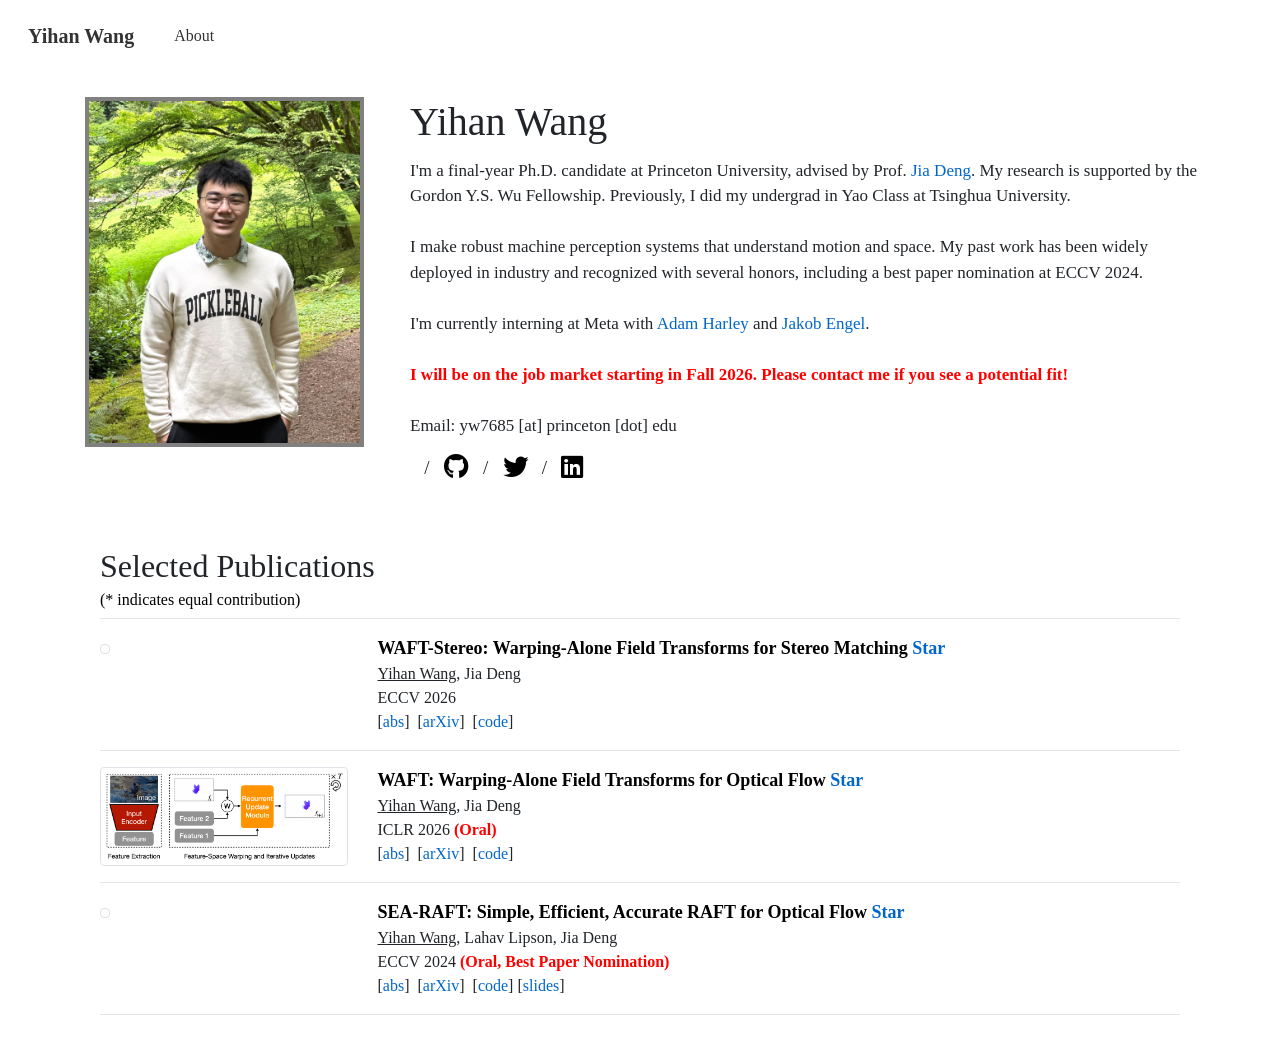
==== commit a7bf3f67: "upd" ====
--- a/index.html
+++ b/index.html
@@ -124,17 +124,17 @@
 					I'm a final-year Ph.D. candidate at Princeton University, advised by Prof. 
 					<a target="_blank" href="https://www.cs.princeton.edu/~jiadeng/">Jia Deng</a>. 
 					My research is supported by the Gordon Y.S. Wu Fellowship. 
-					Previously, I did my undergrad in the Special Pilot Class of Computer Science at Tsinghua University.
-
-					<br><br>
-
-					I try to make scalable, robust, and efficient machine perception systems that understand motion and space.  
-					My past work has been recognized with several honors, including a best paper nomination at ECCV 2024.
-
-					<br><br>
-
-						I'm currently interning at Meta with 
-						<a target="_blank" href="https://adamharley.com/">Adam Harley</a> and <a target="_blank" href="https://jakobengel.github.io/">Jakob Engel</a>.
+					Previously, I did my undergrad in Yao Class at Tsinghua University.
+
+					<br><br>
+
+					I make robust machine perception systems that understand motion and space.  
+					My past work has been widely deployed in industry and recognized with several honors, including a best paper nomination at ECCV 2024.
+
+					<br><br>
+
+						I'm currently interning at Meta with 
+						<a target="_blank" href="https://adamharley.com/">Adam Harley</a> and <a target="_blank" href="https://jakobengel.github.io/">Jakob Engel</a>.
 
 					<br><br>
 
@@ -170,7 +170,7 @@
 					<a class="github-button" href="https://github.com/princeton-vl/WAFT-Stereo" data-icon="octicon-star" data-size="large" data-show-count="true" aria-label="Star princeton-vl/WAFT on GitHub">Star</a></strong><br></font>
 				<span><u>Yihan Wang</u></span>,
 				<span>Jia Deng</span>
-				<br> arXiv:2603.24836 </b><br>
+				<br> ECCV 2026 </b><br>
 				[<a href="javascript:void(0)" onclick="display('WAFT-Stereo-abs')">abs</a>]&nbsp;
 				[<a target="_blank" href="https://arxiv.org/abs/2603.24836">arXiv</a>]&nbsp;
 				[<a target="_blank" href="https://github.com/princeton-vl/WAFT-Stereo">code</a>]
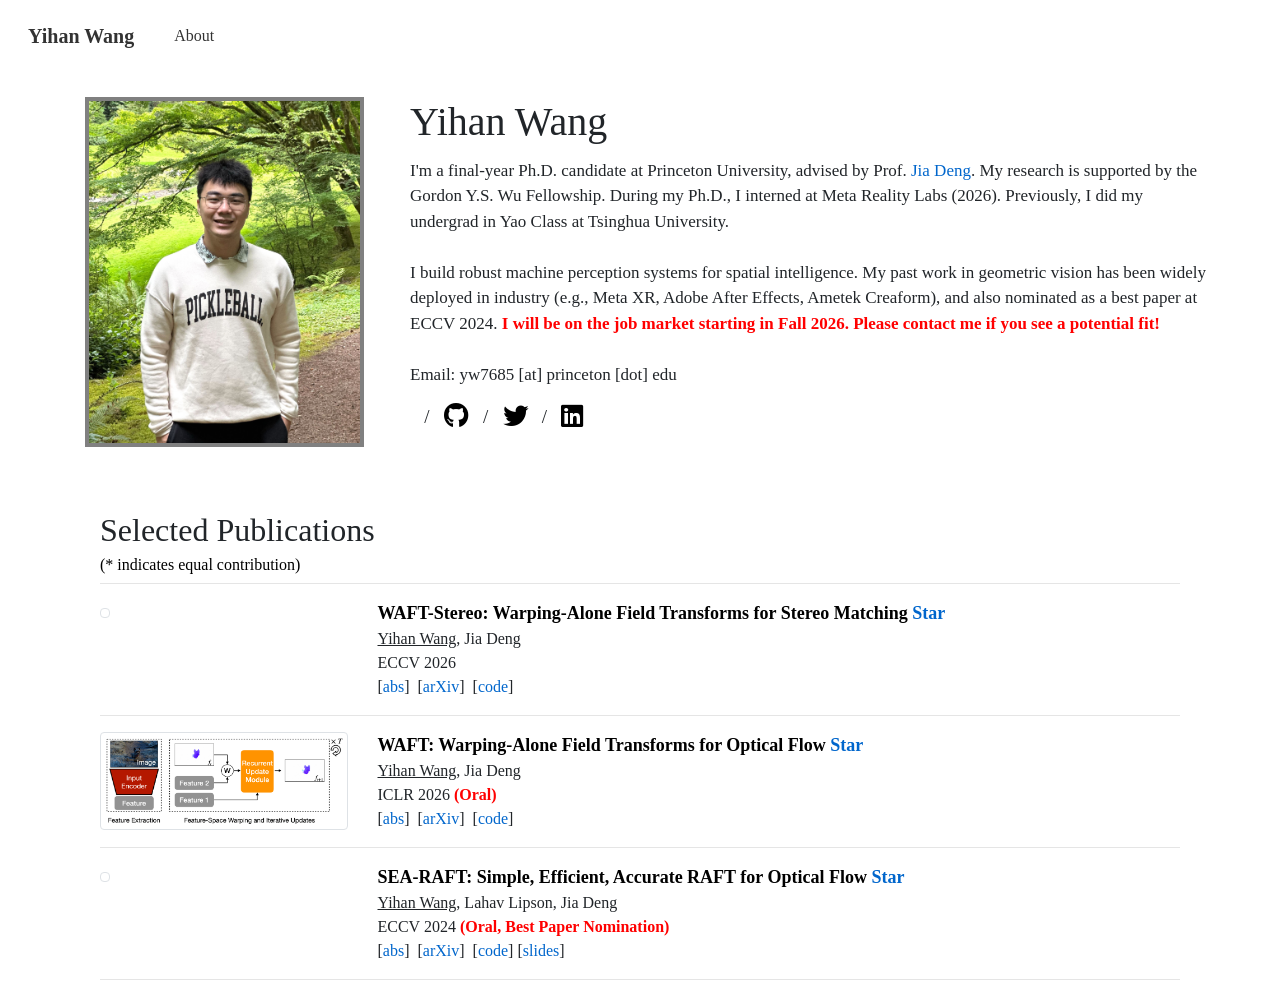
==== commit 5ec39ec7: "update" ====
--- a/index.html
+++ b/index.html
@@ -122,21 +122,14 @@
 				<h1>Yihan Wang</h1>
 				<p style="padding-top: 4px;">
 					I'm a final-year Ph.D. candidate at Princeton University, advised by Prof. 
-					<a target="_blank" href="https://www.cs.princeton.edu/~jiadeng/">Jia Deng</a>. 
-					My research is supported by the Gordon Y.S. Wu Fellowship. 
+					<a target="_blank" href="https://www.cs.princeton.edu/~jiadeng/">Jia Deng</a>.
+					My research is supported by the Gordon Y.S. Wu Fellowship.
+					During my Ph.D., I interned at Meta Reality Labs (2026).
 					Previously, I did my undergrad in Yao Class at Tsinghua University.
 
 					<br><br>
 
-					I make robust machine perception systems that understand motion and space.  
-					My past work has been widely deployed in industry and recognized with several honors, including a best paper nomination at ECCV 2024.
-
-					<br><br>
-
-						I'm currently interning at Meta with 
-						<a target="_blank" href="https://adamharley.com/">Adam Harley</a> and <a target="_blank" href="https://jakobengel.github.io/">Jakob Engel</a>.
-
-					<br><br>
+					I build robust machine perception systems for spatial intelligence. My past work in geometric vision has been widely deployed in industry (e.g., Meta XR, Adobe After Effects, Ametek Creaform), and also nominated as a best paper at ECCV 2024.
 
 					<span style="color: red; font-weight: bold;">I will be on the job market starting in Fall 2026. Please contact me if you see a potential fit!</span>
 
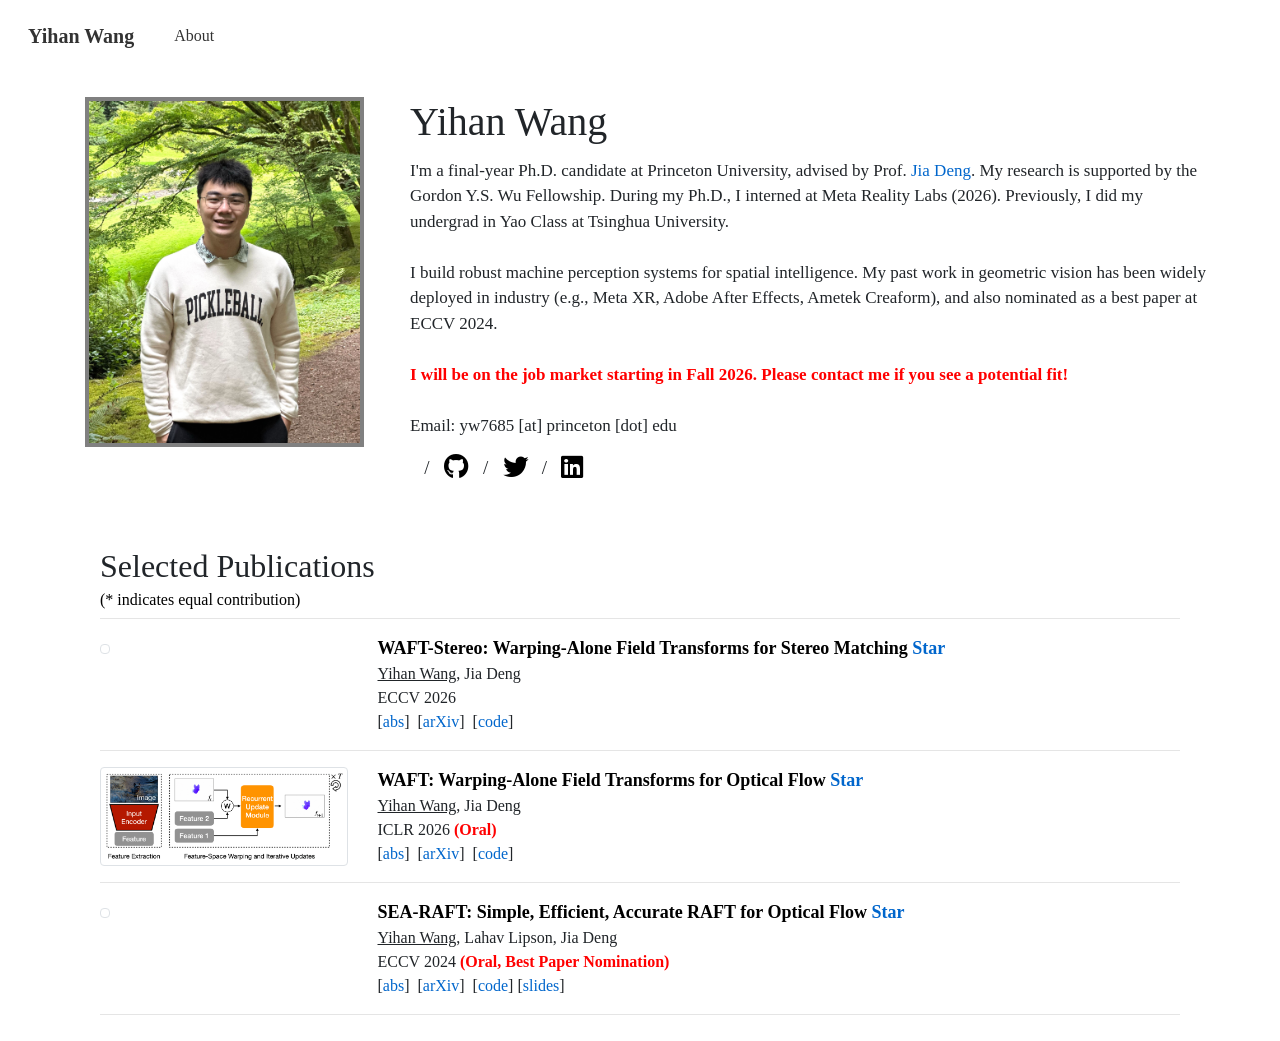
==== commit 0025a42f: "update" ====
--- a/index.html
+++ b/index.html
@@ -131,6 +131,8 @@
 
 					I build robust machine perception systems for spatial intelligence. My past work in geometric vision has been widely deployed in industry (e.g., Meta XR, Adobe After Effects, Ametek Creaform), and also nominated as a best paper at ECCV 2024.
 
+					<br><br>
+
 					<span style="color: red; font-weight: bold;">I will be on the job market starting in Fall 2026. Please contact me if you see a potential fit!</span>
 
 					<br><br>
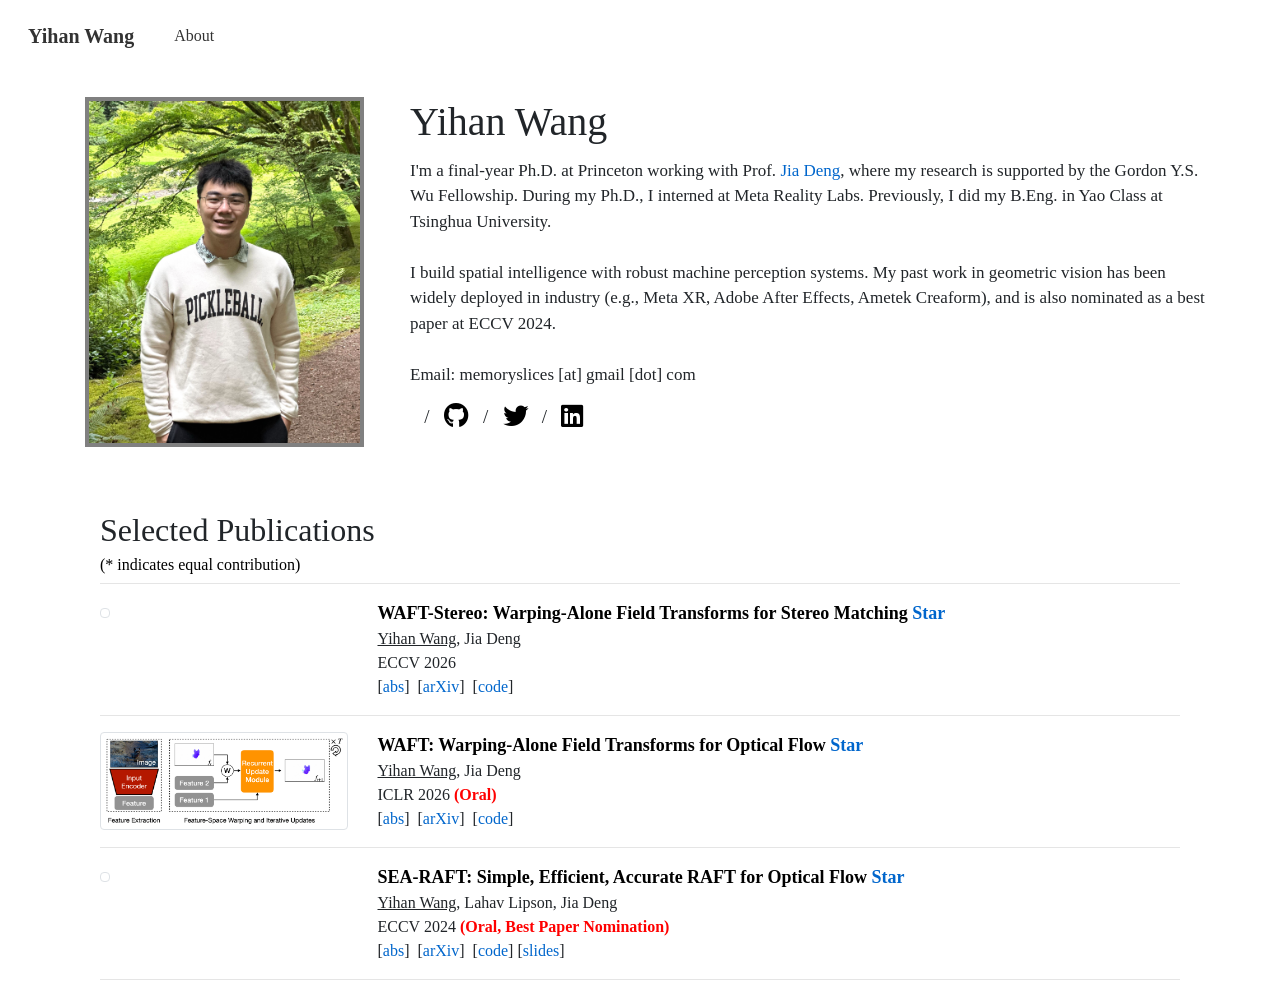
==== commit 35120599: "update" ====
--- a/index.html
+++ b/index.html
@@ -121,23 +121,16 @@
 				<br>
 				<h1>Yihan Wang</h1>
 				<p style="padding-top: 4px;">
-					I'm a final-year Ph.D. candidate at Princeton University, advised by Prof. 
-					<a target="_blank" href="https://www.cs.princeton.edu/~jiadeng/">Jia Deng</a>.
-					My research is supported by the Gordon Y.S. Wu Fellowship.
-					During my Ph.D., I interned at Meta Reality Labs (2026).
-					Previously, I did my undergrad in Yao Class at Tsinghua University.
+					I'm a final-year Ph.D. at Princeton working with Prof. <a target="_blank" href="https://www.cs.princeton.edu/~jiadeng/">Jia Deng</a>, where my research is supported by the Gordon Y.S. Wu Fellowship.
+					During my Ph.D., I interned at Meta Reality Labs. Previously, I did my B.Eng. in Yao Class at Tsinghua University.
 
 					<br><br>
 
-					I build robust machine perception systems for spatial intelligence. My past work in geometric vision has been widely deployed in industry (e.g., Meta XR, Adobe After Effects, Ametek Creaform), and also nominated as a best paper at ECCV 2024.
+					I build spatial intelligence with robust machine perception systems. My past work in geometric vision has been widely deployed in industry (e.g., Meta XR, Adobe After Effects, Ametek Creaform), and is also nominated as a best paper at ECCV 2024.
 
 					<br><br>
 
-					<span style="color: red; font-weight: bold;">I will be on the job market starting in Fall 2026. Please contact me if you see a potential fit!</span>
-
-					<br><br>
-
-					Email: yw7685 [at] princeton [dot] edu
+					Email: memoryslices [at] gmail [dot] com
 				
 					<div style="font-size: 19px;">
 					<a target="_blank" href="https://scholar.google.com/citations?user=rYc6BsYAAAAJ"><font color="black"><i class="ai ai-google-scholar ai-lg"></i></font></a>&nbsp;&nbsp;&nbsp;/&nbsp;&nbsp;
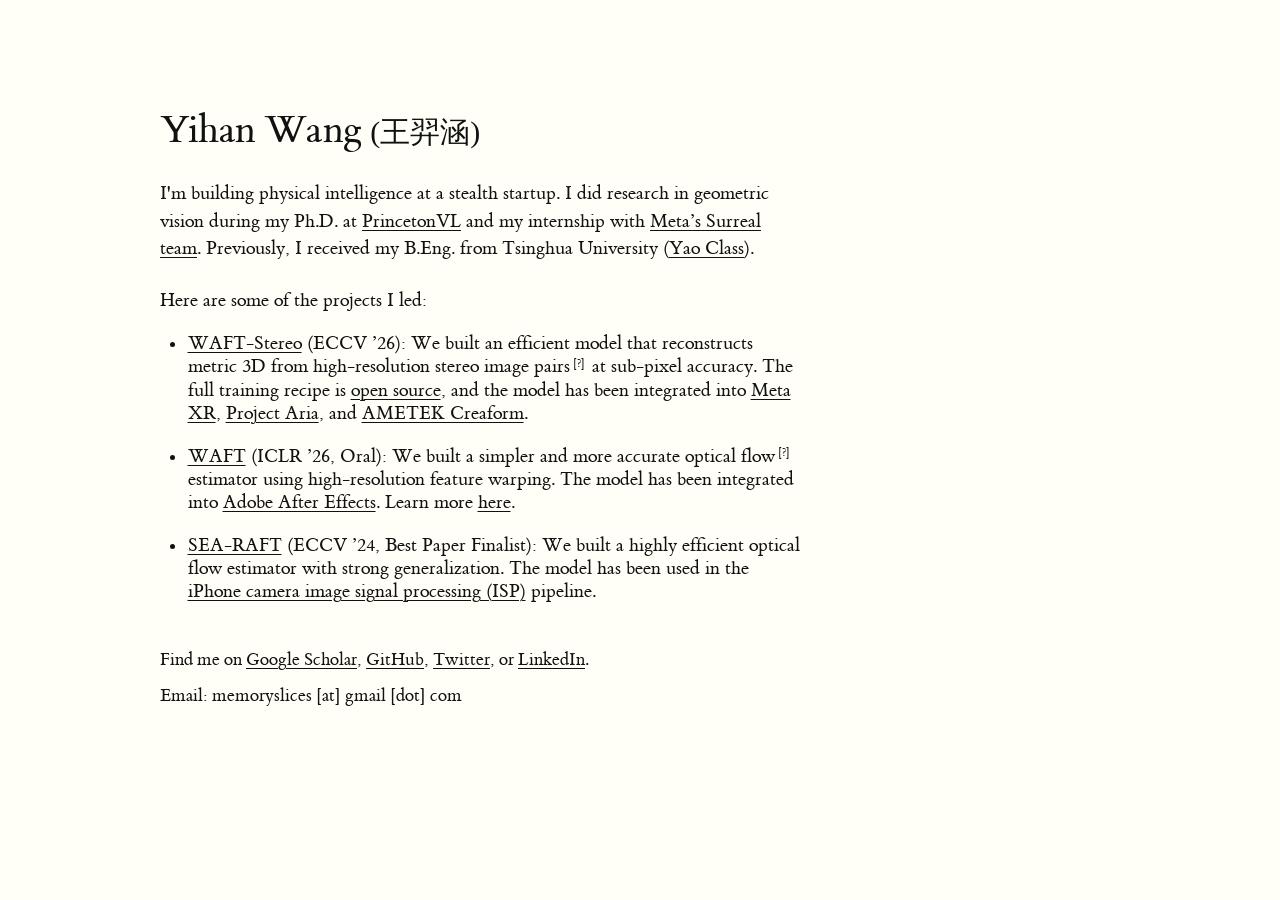
==== commit a3e4e356: "Redesign homepage with project summaries and illustrated tooltips" ====
--- a/index.html
+++ b/index.html
@@ -1,239 +1,45 @@
-<!DOCTYPE html>
-<html lang="en">
-
-<head>
-	<!-- Title -->
-	<title>Yihan Wang's Homepage</title>
-
-	<!-- Required meta tags -->
-	<meta charset="utf-8">
-	<meta name="viewport" content="width=device-width, initial-scale=1">
-
-	<!-- Bootstrap core CSS -->
-	<link rel="stylesheet" href="https://maxcdn.bootstrapcdn.com/bootstrap/4.0.0-beta/css/bootstrap.min.css" crossorigin="anonymous">
-	<!-- https://fontawesome.com/cheatsheet -->
-	<link rel="stylesheet" href="https://use.fontawesome.com/releases/v5.3.1/css/all.css" crossorigin="anonymous">
-	<link rel="stylesheet" href="https://cdn.jsdelivr.net/gh/jpswalsh/academicons/css/academicons.min.css">
-	<!-- <link rel="stylesheet" href="https://fonts.googleapis.com/css?family=Palatino"> -->
-	<link rel="stylesheet" href="static/custom-navbar.css">
-    <link rel="stylesheet" href="static/styles.css">
-	<style>
-        body {
-            font-family: 'Palatino Linotype', 'Book Antiqua', Palatino, serif;
-        }
-    </style>
-
-	<!-- Global site tag (gtag.js) - Google Analytics -->
-	<script async src="https://www.googletagmanager.com/gtag/js?id=UA-131374046-3"></script>
-	<script>
-		window.dataLayer = window.dataLayer || [];
-		function gtag(){dataLayer.push(arguments);}
-		gtag('js', new Date());
-		gtag('config', 'UA-131374046-3');
-	</script>
-
-	<!-- Randomly select profile pics -->
-	<script src="./rand_pics.js" type="text/javascript"></script>
-
-	<!-- Show more content -->
-	<script type="text/javascript">
-		function toggle_vis(id) {
-	    	var e = document.getElementsByClassName(id);
-			var showText = document.getElementById("showText");
-			for (var i = 0; i < e.length; i++) {
-		    	if (e[i].style.display == "none") {
-		        	e[i].style.display = "inline";
-	    			showText.innerHTML = "[Show selected]";
-		    	} else {
-		    		e[i].style.display = "none";
-		    		showText.innerHTML = "[Show more]";
-		    	}
-		    }
-	    }
-
-		function display(id) {
-            var currentDisplay = document.getElementById(id).style.display;
-            if (currentDisplay == 'none') {
-                document.getElementById(id).style.display = "inline-block";
-            }
-            else {
-                document.getElementById(id).style.display = "none";
-            }
-        }
-	</script>
-
-	<!-- Github button icon -->
-	<script async defer src="https://buttons.github.io/buttons.js"></script>
-
-</head>
-
-
-<body>
-	<nav class="navbar" role="navigation">
-        <div class="navbar-brand">
-          <a class="navbar-item" href="/">
-            <strong>Yihan Wang</strong>
-          </a>
-  
-          <div class="navbar-burger" data-target="navbar-main">
-            <span></span>
-            <span></span>
-            <span></span>
-          </div>
-        </div>
-  
-        <div class="navbar-menu" id="navbar-main">
-            <div class="navbar-start">
-                <!-- navbar items -->
-                <a href="/" class="navbar-item">
-                About
-                </a>
-            </div>
-  
-            <!-- <div class="navbar-end">
-                <div class="navbar-item">
-                    <a target="_blank" href="https://scholar.google.com/citations?user=rYc6BsYAAAAJ" class="button is-white">
-                        <i class="ai ai-google-scholar ai-lg" aria-hidden="true"></i>
-                    </a>
-                    <a target="_blank" href="https://github.com/MemorySlices" class="button is-white">
-                        <i class="fab fa-github fa-lg" aria-hidden="true"></i>
-                    </a>
-					<a target="_blank" href="https://twitter.com/yihanw_mems" class="button is-white">
-                        <i class="fab fa-twitter fa-lg" aria-hidden="true"></i>
-                    </a>
-					<a target="_blank" href="https://www.linkedin.com/in/yihan-wang-524596212/" class="button is-white">
-                        <i class="fab fa-linkedin fa-lg" aria-hidden="true"></i>
-                    </a>
-                </div>
-            </div> -->
-        </div>
-    </nav>
-
-
-	<div class="container" style="padding-bottom: 10px; font-size: 18px">
-		<div class="row">
-			<div class="col-md-3", style="padding-right: 0px; padding-top: 25px; font-size: 14px">
-				<img class="img-responsive img-rounded" src="static/portrait.jpeg" alt="" style="max-height: 350px; width: auto; border:4px solid gray">
-				<br>
-				<i id="index-img-description"></i>
-			</div>
-			<div class="col-md-9", style="padding-left: 55px; padding-right: 0px; font-size: 17px">
-				<br>
-				<h1>Yihan Wang</h1>
-				<p style="padding-top: 4px;">
-					I'm a final-year Ph.D. at Princeton working with Prof. <a target="_blank" href="https://www.cs.princeton.edu/~jiadeng/">Jia Deng</a>, where my research is supported by the Gordon Y.S. Wu Fellowship.
-					During my Ph.D., I interned at Meta Reality Labs. Previously, I did my B.Eng. in Yao Class at Tsinghua University.
-
-					<br><br>
-
-					I build spatial intelligence with robust machine perception systems. My past work in geometric vision has been widely deployed in industry (e.g., Meta XR, Adobe After Effects, Ametek Creaform), and is also nominated as a best paper at ECCV 2024.
-
-					<br><br>
-
-					Email: memoryslices [at] gmail [dot] com
-				
-					<div style="font-size: 19px;">
-					<a target="_blank" href="https://scholar.google.com/citations?user=rYc6BsYAAAAJ"><font color="black"><i class="ai ai-google-scholar ai-lg"></i></font></a>&nbsp;&nbsp;&nbsp;/&nbsp;&nbsp;
-					<!-- <a target="_blank" href="static/cv.pdf"><font color="black"><i class="ai ai-cv ai-lg"></i></font></a>&nbsp;&nbsp;&nbsp;/&nbsp;&nbsp; -->
-					<a target="_blank" href="https://github.com/MemorySlices"><font color="black"><i class="fab fa-github fa-lg"></i></font></a>&nbsp;&nbsp;&nbsp;/&nbsp;&nbsp;
-					<a target="_blank" href="https://twitter.com/yihanw_mems"><font color="black"><i class="fab fa-twitter fa-lg"></i></font></a>&nbsp;&nbsp;&nbsp;/&nbsp;&nbsp;
-					<a target="_blank" href="https://www.linkedin.com/in/yihan-wang-524596212/"><font color="black"><i class="fab fa-linkedin fa-lg"></i></font></a>&nbsp;&nbsp;&nbsp;
-				</div>
-			</div>
-		</div>
-
-	<br><br>
-
-	<!-- Publications -->
-	<div class="container" style="font-size: 16px">
-		<h2 id="Selected Publications" style="padding-top: 90px; margin-top: -80px; margin-bottom: 0.1em">Selected Publications </h2>
-		<font style="font-size: 16px;" color="black">(* indicates equal contribution)</font>
-		<hr style="margin-top:0.4em">
-		<div class="row">
-			<div class="col-md-3">
-				<img class="img-thumbnail" src="static/WAFT-Stereo.png" alt="">
-			</div>
-			<div class="col-md-9">
-				<font style="font-size: 18px;" color="black"><strong>WAFT-Stereo: Warping-Alone Field Transforms for Stereo Matching<!-- Place this tag where you want the button to render. -->
-					<a class="github-button" href="https://github.com/princeton-vl/WAFT-Stereo" data-icon="octicon-star" data-size="large" data-show-count="true" aria-label="Star princeton-vl/WAFT on GitHub">Star</a></strong><br></font>
-				<span><u>Yihan Wang</u></span>,
-				<span>Jia Deng</span>
-				<br> ECCV 2026 </b><br>
-				[<a href="javascript:void(0)" onclick="display('WAFT-Stereo-abs')">abs</a>]&nbsp;
-				[<a target="_blank" href="https://arxiv.org/abs/2603.24836">arXiv</a>]&nbsp;
-				[<a target="_blank" href="https://github.com/princeton-vl/WAFT-Stereo">code</a>]
-				<br>
-				<div id="WAFT-Stereo-abs" style="display:none">
-					<p>
-						We introduce WAFT-Stereo, a simple and effective warpingbased method for stereo matching. WAFT-Stereo demonstrates that cost volumes, a common design used in many leading methods, are not necessary for strong performance and can be replaced by warping with improved efficiency. WAFT-Stereo ranks first on ETH3D (BP-0.5), Middlebury (RMSE), and KITTI (all metrics), reducing the zero-shot error by 81% on ETH3D, while being 1.8-6.7x faster than competitive methods.
-					</p>
-				</div>
-			</div>
-		</div>
-
-		<hr>
-
-		<div class="row">
-			<div class="col-md-3">
-				<img class="img-thumbnail" src="static/WAFT.png" alt="">
-			</div>
-			<div class="col-md-9">
-				<font style="font-size: 18px;" color="black"><strong>WAFT: Warping-Alone Field Transforms for Optical Flow<!-- Place this tag where you want the button to render. -->
-					<a class="github-button" href="https://github.com/princeton-vl/WAFT" data-icon="octicon-star" data-size="large" data-show-count="true" aria-label="Star princeton-vl/WAFT on GitHub">Star</a></strong><br></font>
-				<span><u>Yihan Wang</u></span>,
-				<span>Jia Deng</span>
-				<br> ICLR 2026 <b><font color="red">(Oral) </font></b><br>
-				[<a href="javascript:void(0)" onclick="display('WAFT-abs')">abs</a>]&nbsp;
-				[<a target="_blank" href="https://arxiv.org/abs/2506.21526">arXiv</a>]&nbsp;
-				[<a target="_blank" href="https://github.com/princeton-vl/WAFT">code</a>]
-				<br>
-				<div id="WAFT-abs" style="display:none">
-					<p>
-						We introduce Warping-Alone Field Transforms (WAFT), a simple and effective method for optical flow. WAFT is similar to RAFT but replaces cost volume with high-resolution warping, achieving better accuracy with lower memory cost. This design challenges the conventional wisdom that constructing cost volumes is necessary for strong performance. WAFT is a simple and flexible meta-architecture with minimal inductive biases and reliance on custom designs. Compared with existing methods, WAFT ranks 1st on Spring and KITTI benchmarks, achieves the best zero-shot generalization on KITTI, while being up to 4.1x faster than methods with similar performance.
-					</p>
-				</div>
-			</div>
-		</div>
-
-		<hr>
-
-		<div class="row">
-			<div class="col-md-3">
-				<img class="img-thumbnail" src="static/SEA-RAFT.png" alt="">
-			</div>
-			<div class="col-md-9">
-				<font style="font-size: 18px;" color="black"><strong>SEA-RAFT: Simple, Efficient, Accurate RAFT for Optical Flow<!-- Place this tag where you want the button to render. -->
-					<a class="github-button" href="https://github.com/princeton-vl/SEA-RAFT" data-icon="octicon-star" data-size="large" data-show-count="true" aria-label="Star princeton-vl/SEA-RAFT on GitHub">Star</a></strong><br></font>
-				<span><u>Yihan Wang</u></span>,
-				<span>Lahav Lipson</span>,
-				<span>Jia Deng</span>
-				<br> ECCV 2024 <b><font color="red">(Oral, Best Paper Nomination) </font></b><br>
-				[<a href="javascript:void(0)" onclick="display('SEA-RAFT-abs')">abs</a>]&nbsp;
-				[<a target="_blank" href="https://arxiv.org/pdf/2405.14793">arXiv</a>]&nbsp;
-				[<a target="_blank" href="https://github.com/princeton-vl/SEA-RAFT">code</a>]
-				[<a target="_blank" href="https://docs.google.com/presentation/d/1xZn-NowHuPqfdLDAaQwKyzYvP4HzGmT7/edit?usp=drive_link&ouid=118125745783453356964&rtpof=true&sd=true">slides</a>]
-				<br>
-				<div id="SEA-RAFT-abs" style="display:none">
-					<p>
-						We introduce SEA-RAFT, a more simple, efficient, and accurate RAFT for optical flow. Compared with RAFT, SEA-RAFT is
-						trained with a new loss (mixture of Laplace). It directly regresses an initial flow for faster convergence in iterative refinements and introduces rigid-motion pre-training to improve generalization. SEA-RAFT
-						achieves state-of-the-art accuracy on the Spring benchmark with a 3.69
-						endpoint-error (EPE) and a 0.36 1-pixel outlier rate (1px), representing
-						22.9% and 17.8% error reduction from best published results. In addition, SEA-RAFT obtains the best cross-dataset generalization on KITTI
-						and Spring. With its high efficiency, SEA-RAFT operates at least 2.3x
-						faster than existing methods while maintaining competitive performance.
-					</p>
-				</div>
-			</div>
-		</div>
-
-		<hr>
-
-	<!-- Bootstrap core JavaScript -->
-	<!-- Placed at the end of the document so the pages load faster -->
-	<script src="https://code.jquery.com/jquery-3.2.1.slim.min.js" crossorigin="anonymous"></script>
-	<script src="https://maxcdn.bootstrapcdn.com/bootstrap/4.0.0-beta/js/bootstrap.min.js" crossorigin="anonymous"></script>
-	<script src="burger.js"></script>
-</body>
-
-</html>
+<!DOCTYPE html>
+<html lang="en">
+<head>
+  <meta charset="utf-8">
+  <meta name="viewport" content="width=device-width, initial-scale=1">
+  <meta name="description" content="Yihan Wang is building physical intelligence at a stealth startup, with a background in geometric vision at PrincetonVL and Meta.">
+  <meta name="theme-color" content="#fffff8">
+  <title>Yihan Wang (王羿涵)</title>
+  <link rel="preload" href="static/fonts/et-book/et-book-roman-line-figures.woff" as="font" type="font/woff" crossorigin>
+  <link rel="stylesheet" href="static/styles.css?v=20261027-8">
+  <!-- Google Analytics -->
+  <script async src="https://www.googletagmanager.com/gtag/js?id=UA-131374046-3"></script>
+  <script>
+    window.dataLayer = window.dataLayer || [];
+    function gtag() { dataLayer.push(arguments); }
+    gtag('js', new Date());
+    gtag('config', 'UA-131374046-3');
+  </script>
+</head>
+<body id="top">
+  <a class="skip-link" href="#main">Skip to content</a>
+
+  <main id="main" class="page">
+    <section id="about" aria-labelledby="name">
+      <h1 id="name">Yihan Wang <span class="chinese-name" lang="zh-Hans">(王羿涵)</span></h1>
+      <p>I'm building physical intelligence at a stealth startup. I did research in geometric vision during my Ph.D. at <a href="https://pvl.cs.princeton.edu/" target="_blank" rel="noopener noreferrer">PrincetonVL</a> and my internship with <a href="https://www.projectaria.com/" target="_blank" rel="noopener noreferrer">Meta’s Surreal team</a>. Previously, I received my B.Eng. from Tsinghua University (<a href="https://iiis.tsinghua.edu.cn/en/Yao_Class/About_Yao_Class.htm" target="_blank" rel="noopener noreferrer">Yao Class</a>).</p>
+    </section>
+
+    <section class="projects" id="projects" aria-labelledby="projects-intro">
+      <p id="projects-intro">Here are some of the projects I led:</p>
+      <ul class="project-list">
+        <li><a href="https://arxiv.org/abs/2603.24836" target="_blank" rel="noopener noreferrer">WAFT-Stereo</a> (ECCV ’26): We built an efficient model that reconstructs metric 3D from high-resolution stereo image pairs<sup class="term-help"><button class="term-help-button" type="button" aria-label="What are stereo image pairs?" aria-describedby="stereo-pairs-tooltip">[?]</button><span class="term-tooltip" id="stereo-pairs-tooltip" role="tooltip" hidden><img class="term-tooltip-image" src="static/stereo-pairs.svg" width="320" height="232" alt="Two cameras view the same cube; it appears at different horizontal positions in the left and right images.">Two images of the same scene from slightly different viewpoints, like our two eyes. Comparing them helps estimate depth.</span></sup> at sub-pixel accuracy. The full training recipe is <a href="https://github.com/princeton-vl/WAFT-Stereo" target="_blank" rel="noopener noreferrer">open source</a>, and the model has been integrated into <a href="https://developers.meta.com/vr/" target="_blank" rel="noopener noreferrer">Meta XR</a>, <a href="https://www.projectaria.com/" target="_blank" rel="noopener noreferrer">Project Aria</a>, and <a href="https://www.creaform3d.com/en/" target="_blank" rel="noopener noreferrer">AMETEK Creaform</a>.</li>
+        <li><a href="https://arxiv.org/abs/2506.21526" target="_blank" rel="noopener noreferrer">WAFT</a> (ICLR ’26, Oral): We built a simpler and more accurate optical flow<sup class="term-help"><button class="term-help-button" type="button" aria-label="What is optical flow?" aria-describedby="optical-flow-tooltip">[?]</button><span class="term-tooltip" id="optical-flow-tooltip" role="tooltip" hidden><img class="term-tooltip-image" src="static/optical-flow.svg?v=3" width="320" height="224" alt="A ball shifts slightly right and up between consecutive frames. Short diagonal arrows show its 2D pixel motion; background dots indicate no motion.">Optical flow describes the apparent 2D motion of pixels between consecutive video frames. Arrows show the direction and distance of that motion.</span></sup> estimator using high-resolution feature warping. The model has been integrated into <a href="https://www.adobe.com/products/aftereffects.html" target="_blank" rel="noopener noreferrer">Adobe After Effects</a>. Learn more <a href="https://github.com/princeton-vl/WAFT" target="_blank" rel="noopener noreferrer">here</a>.</li>
+        <li><a href="https://arxiv.org/abs/2405.14793" target="_blank" rel="noopener noreferrer">SEA-RAFT</a> (ECCV ’24, Best Paper Finalist): We built a highly efficient optical flow estimator with strong generalization. The model has been used in the <a href="https://applemagazine.com/iphone-camera-isp/" target="_blank" rel="noopener noreferrer">iPhone camera image signal processing (ISP)</a> pipeline.</li>
+      </ul>
+    </section>
+
+    <footer id="contact" aria-label="Contact information">
+      <p>Find me on <a href="https://scholar.google.com/citations?user=rYc6BsYAAAAJ" target="_blank" rel="noopener noreferrer">Google Scholar</a>, <a href="https://github.com/MemorySlices" target="_blank" rel="noopener noreferrer">GitHub</a>, <a href="https://twitter.com/yihanw_mems" target="_blank" rel="noopener noreferrer">Twitter</a>, or <a href="https://www.linkedin.com/in/yihan-wang-524596212/" target="_blank" rel="noopener noreferrer">LinkedIn</a>.</p>
+      <p class="email">Email: memoryslices [at] gmail [dot] com</p>
+    </footer>
+  </main>
+  <script src="tooltips.js?v=20261027-3"></script>
+</body>
+</html>
--- a/static/styles.css
+++ b/static/styles.css
@@ -1,43 +1,154 @@
-a:link,
-a:visited {
-  color: #0066CC;
+/* ET Book. Font license: fonts/et-book/LICENSE. */
+@font-face {
+  font-family: 'ET Book';
+  src: url('fonts/et-book/et-book-roman-line-figures.woff') format('woff');
+  font-weight: 400;
+  font-style: normal;
+  font-display: swap;
 }
 
-a:hover {
-  color: #0099FF;
-  text-decoration: none;
+:root {
+  color-scheme: light;
+  --paper: #fffff8;
+  --ink: #111;
 }
 
-.navbar-item:link,
-.navbar-item:visited,
-.button:link,
-.button:visited {
-  color: #333;
+* { box-sizing: border-box; }
+
+body {
+  margin: 0;
+  background: var(--paper);
+  color: var(--ink);
+  font-family: 'ET Book', Palatino, 'Palatino Linotype', 'Book Antiqua', Georgia, serif;
+  font-size: 19px;
+  line-height: 1.45;
+  -webkit-font-smoothing: antialiased;
 }
 
-span.xiuyu {
-  color: #000000
+::selection { background: #e4e4d5; }
+
+.page {
+  width: min(640px, 75%);
+  margin-left: 12.5%;
+  padding-block: 108px 80px;
 }
 
-div.abstract {
-  background-color: #ddd;
-  padding: 5px;
+h1, p { margin: 0; }
+
+h1 {
+  margin-bottom: 28px;
+  font-size: 40px;
+  line-height: 1.1;
+  font-weight: 400;
+  letter-spacing: -0.8px;
 }
 
-span.highlight,
-span.highlight a:link,
-span.highlight a:visited {
-  color: #E60000
-  /*FF0000*/
+.chinese-name {
+  display: inline-block;
+  font-family: 'Songti SC', STSong, 'Noto Serif CJK SC', serif;
+  font-size: 0.75em;
+  letter-spacing: 0;
+  white-space: nowrap;
 }
 
-span.tag,
-span.tag a:link,
-span.tag a:visited {
-  color: #003399
+
+p + p { margin-top: 20px; }
+
+a {
+  color: inherit;
+  text-decoration: underline;
+  text-decoration-thickness: 1px;
+  text-underline-offset: 3px;
+  text-decoration-skip-ink: auto;
 }
 
-body {
-  /* font-family: -apple-system, BlinkMacSystemFont, 'Segoe UI', Roboto, Oxygen, Ubuntu, Cantarell, 'Open Sans', 'Helvetica Neue', sans-serif; */
-  font-family: 'Monda', -apple-system, BlinkMacSystemFont, Roboto, Oxygen, Ubuntu, Cantarell, 'Open Sans', 'Helvetica Neue', sans-serif;
-}+a:hover { text-decoration-thickness: 2px; }
+
+a:focus-visible, .term-help-button:focus-visible {
+  outline: 2px solid currentColor;
+  outline-offset: 4px;
+}
+
+.skip-link {
+  position: absolute;
+  top: -80px;
+  left: 20px;
+  padding: 8px;
+  background: var(--paper);
+}
+
+.skip-link:focus { top: 12px; }
+
+.projects { margin-top: 24px; }
+
+.project-list {
+  padding-left: 1.35em;
+  margin: 18px 0 0;
+  line-height: normal;
+}
+
+.project-list > li { padding-left: 0.1em; }
+.project-list > li + li { margin-top: 20px; }
+.project-list > li::marker { font-size: 0.8em; }
+
+.term-help {
+  position: relative;
+  top: -0.45em;
+  margin-left: 0.1em;
+  font-size: 0.65em;
+  line-height: 0;
+  vertical-align: baseline;
+  white-space: nowrap;
+}
+
+.term-help-button {
+  padding: 3px 2px;
+  border: 0;
+  background: none;
+  color: inherit;
+  font: inherit;
+  line-height: 1;
+  cursor: help;
+}
+
+.term-tooltip {
+  position: fixed;
+  z-index: 10;
+  width: min(340px, calc(100vw - 24px));
+  max-height: calc(100vh - 24px);
+  overflow: auto;
+  padding: 10px 13px;
+  border: 1px solid #c9c9bd;
+  border-radius: 3px;
+  background: var(--paper);
+  box-shadow: 0 3px 12px rgb(0 0 0 / 8%);
+  color: var(--ink);
+  font-size: 17px;
+  line-height: 1.35;
+  text-align: left;
+  white-space: normal;
+}
+
+.term-tooltip[hidden] { display: none; }
+
+.term-tooltip-image {
+  display: block;
+  width: 100%;
+  height: auto;
+  margin-bottom: 12px;
+}
+
+#contact { margin-top: 44px; font-size: 18px; }
+#contact p + p { margin-top: 10px; }
+.email { overflow-wrap: anywhere; }
+
+@media (max-width: 760px) {
+  .page { width: auto; margin-inline: 8%; padding-block: 64px 56px; }
+}
+
+@media (max-width: 480px) {
+  body { font-size: 18px; }
+  .page { margin-inline: 24px; padding-block: 46px 44px; }
+  h1 { font-size: 32px; margin-bottom: 25px; }
+  #contact { font-size: 17px; margin-top: 36px; }
+}
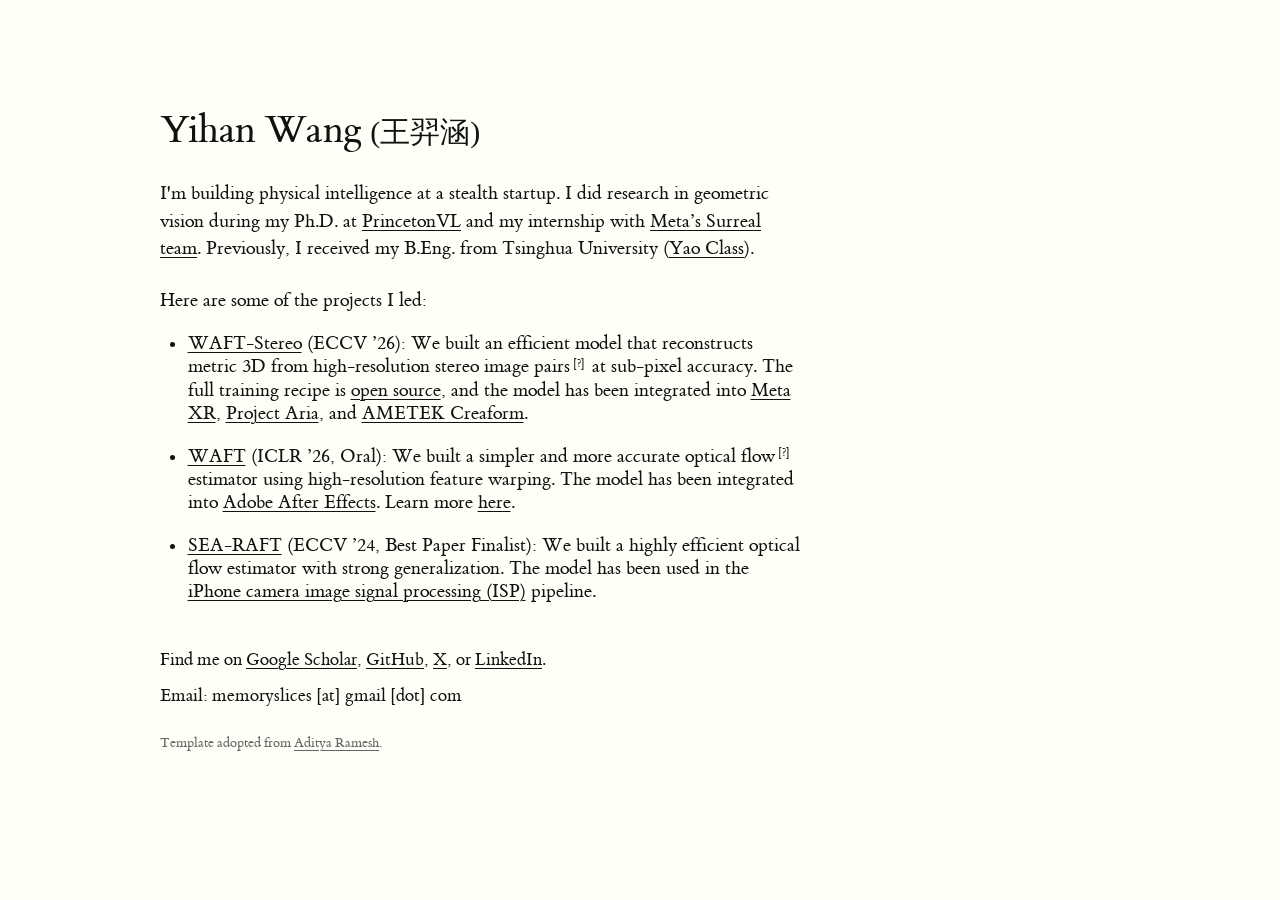
==== commit 7cd41df7: "Update X link and add template attribution" ====
--- a/index.html
+++ b/index.html
@@ -7,7 +7,7 @@
   <meta name="theme-color" content="#fffff8">
   <title>Yihan Wang (王羿涵)</title>
   <link rel="preload" href="static/fonts/et-book/et-book-roman-line-figures.woff" as="font" type="font/woff" crossorigin>
-  <link rel="stylesheet" href="static/styles.css?v=20261027-8">
+  <link rel="stylesheet" href="static/styles.css?v=20261027-9">
   <!-- Google Analytics -->
   <script async src="https://www.googletagmanager.com/gtag/js?id=UA-131374046-3"></script>
   <script>
@@ -36,8 +36,9 @@
     </section>
 
     <footer id="contact" aria-label="Contact information">
-      <p>Find me on <a href="https://scholar.google.com/citations?user=rYc6BsYAAAAJ" target="_blank" rel="noopener noreferrer">Google Scholar</a>, <a href="https://github.com/MemorySlices" target="_blank" rel="noopener noreferrer">GitHub</a>, <a href="https://twitter.com/yihanw_mems" target="_blank" rel="noopener noreferrer">Twitter</a>, or <a href="https://www.linkedin.com/in/yihan-wang-524596212/" target="_blank" rel="noopener noreferrer">LinkedIn</a>.</p>
+      <p>Find me on <a href="https://scholar.google.com/citations?user=rYc6BsYAAAAJ" target="_blank" rel="noopener noreferrer">Google Scholar</a>, <a href="https://github.com/MemorySlices" target="_blank" rel="noopener noreferrer">GitHub</a>, <a href="https://x.com/yihanw_mems" target="_blank" rel="noopener noreferrer">X</a>, or <a href="https://www.linkedin.com/in/yihan-wang-524596212/" target="_blank" rel="noopener noreferrer">LinkedIn</a>.</p>
       <p class="email">Email: memoryslices [at] gmail [dot] com</p>
+      <p class="site-credit">Template adopted from <a href="http://adityaramesh.com/" target="_blank" rel="noopener noreferrer">Aditya Ramesh</a>.</p>
     </footer>
   </main>
   <script src="tooltips.js?v=20261027-3"></script>
--- a/static/styles.css
+++ b/static/styles.css
@@ -140,6 +140,7 @@
 
 #contact { margin-top: 44px; font-size: 18px; }
 #contact p + p { margin-top: 10px; }
+#contact .site-credit { margin-top: 24px; font-size: 14px; color: #666; }
 .email { overflow-wrap: anywhere; }
 
 @media (max-width: 760px) {
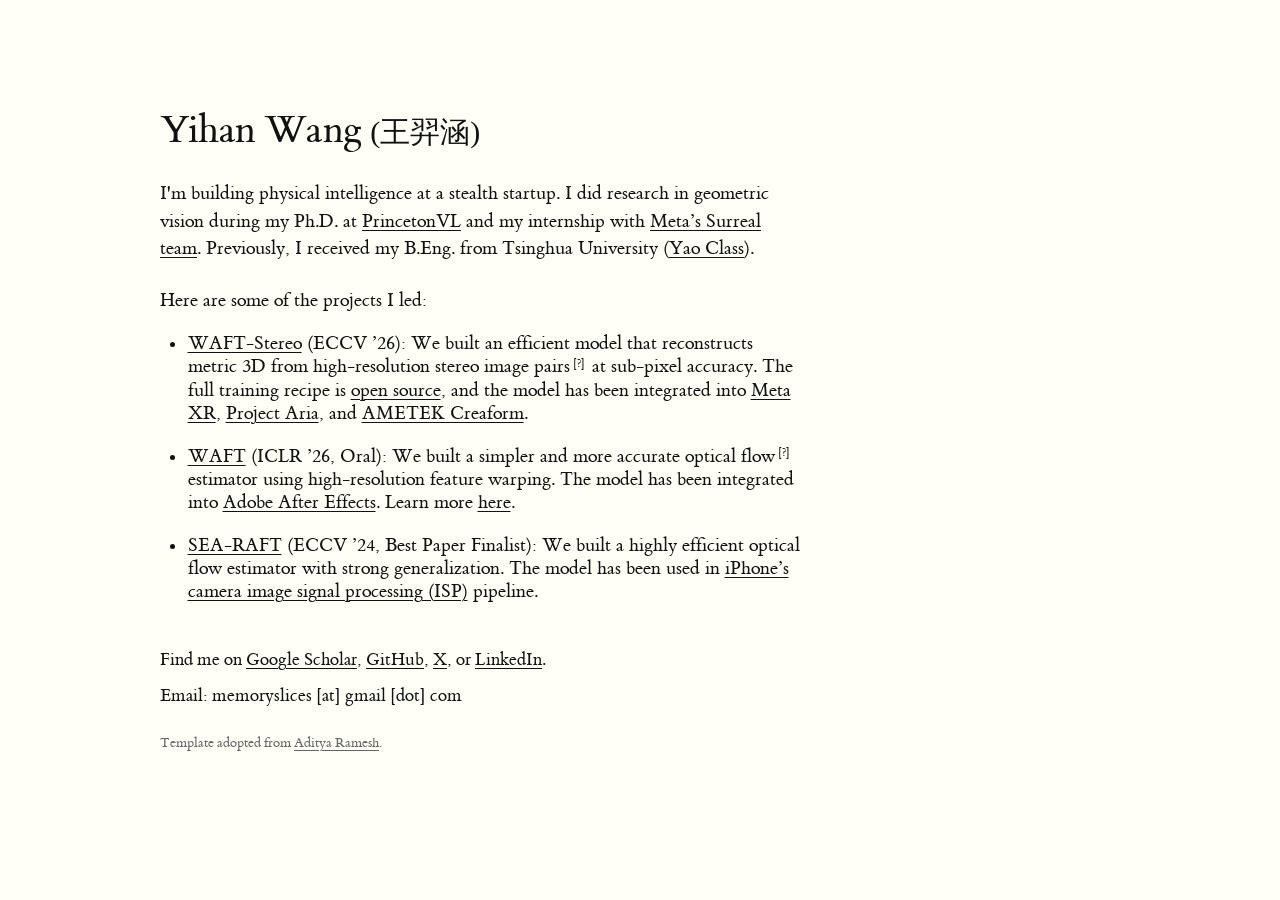
==== commit aaed0378: "Refine SEA-RAFT iPhone camera wording" ====
--- a/index.html
+++ b/index.html
@@ -31,7 +31,7 @@
       <ul class="project-list">
         <li><a href="https://arxiv.org/abs/2603.24836" target="_blank" rel="noopener noreferrer">WAFT-Stereo</a> (ECCV ’26): We built an efficient model that reconstructs metric 3D from high-resolution stereo image pairs<sup class="term-help"><button class="term-help-button" type="button" aria-label="What are stereo image pairs?" aria-describedby="stereo-pairs-tooltip">[?]</button><span class="term-tooltip" id="stereo-pairs-tooltip" role="tooltip" hidden><img class="term-tooltip-image" src="static/stereo-pairs.svg" width="320" height="232" alt="Two cameras view the same cube; it appears at different horizontal positions in the left and right images.">Two images of the same scene from slightly different viewpoints, like our two eyes. Comparing them helps estimate depth.</span></sup> at sub-pixel accuracy. The full training recipe is <a href="https://github.com/princeton-vl/WAFT-Stereo" target="_blank" rel="noopener noreferrer">open source</a>, and the model has been integrated into <a href="https://developers.meta.com/vr/" target="_blank" rel="noopener noreferrer">Meta XR</a>, <a href="https://www.projectaria.com/" target="_blank" rel="noopener noreferrer">Project Aria</a>, and <a href="https://www.creaform3d.com/en/" target="_blank" rel="noopener noreferrer">AMETEK Creaform</a>.</li>
         <li><a href="https://arxiv.org/abs/2506.21526" target="_blank" rel="noopener noreferrer">WAFT</a> (ICLR ’26, Oral): We built a simpler and more accurate optical flow<sup class="term-help"><button class="term-help-button" type="button" aria-label="What is optical flow?" aria-describedby="optical-flow-tooltip">[?]</button><span class="term-tooltip" id="optical-flow-tooltip" role="tooltip" hidden><img class="term-tooltip-image" src="static/optical-flow.svg?v=3" width="320" height="224" alt="A ball shifts slightly right and up between consecutive frames. Short diagonal arrows show its 2D pixel motion; background dots indicate no motion.">Optical flow describes the apparent 2D motion of pixels between consecutive video frames. Arrows show the direction and distance of that motion.</span></sup> estimator using high-resolution feature warping. The model has been integrated into <a href="https://www.adobe.com/products/aftereffects.html" target="_blank" rel="noopener noreferrer">Adobe After Effects</a>. Learn more <a href="https://github.com/princeton-vl/WAFT" target="_blank" rel="noopener noreferrer">here</a>.</li>
-        <li><a href="https://arxiv.org/abs/2405.14793" target="_blank" rel="noopener noreferrer">SEA-RAFT</a> (ECCV ’24, Best Paper Finalist): We built a highly efficient optical flow estimator with strong generalization. The model has been used in the <a href="https://applemagazine.com/iphone-camera-isp/" target="_blank" rel="noopener noreferrer">iPhone camera image signal processing (ISP)</a> pipeline.</li>
+        <li><a href="https://arxiv.org/abs/2405.14793" target="_blank" rel="noopener noreferrer">SEA-RAFT</a> (ECCV ’24, Best Paper Finalist): We built a highly efficient optical flow estimator with strong generalization. The model has been used in <a href="https://applemagazine.com/iphone-camera-isp/" target="_blank" rel="noopener noreferrer">iPhone’s camera image signal processing (ISP)</a> pipeline.</li>
       </ul>
     </section>
 
